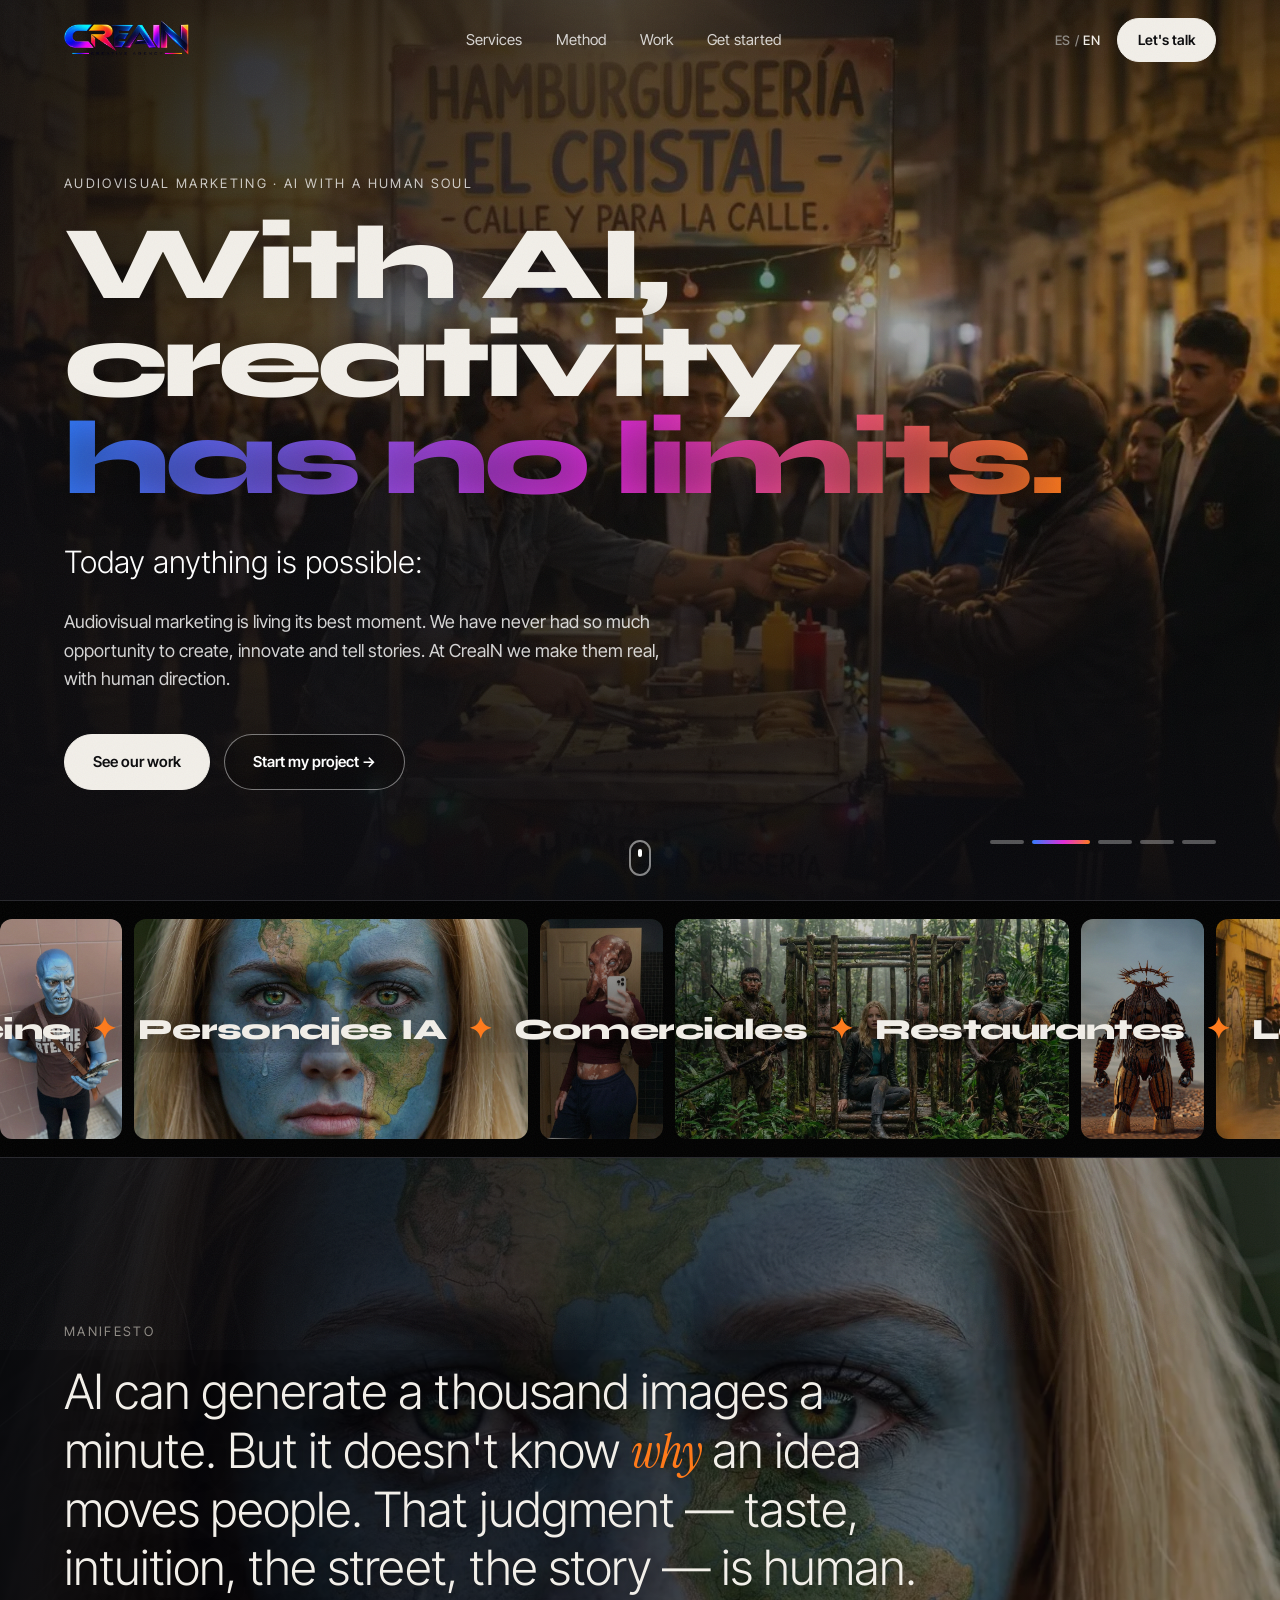
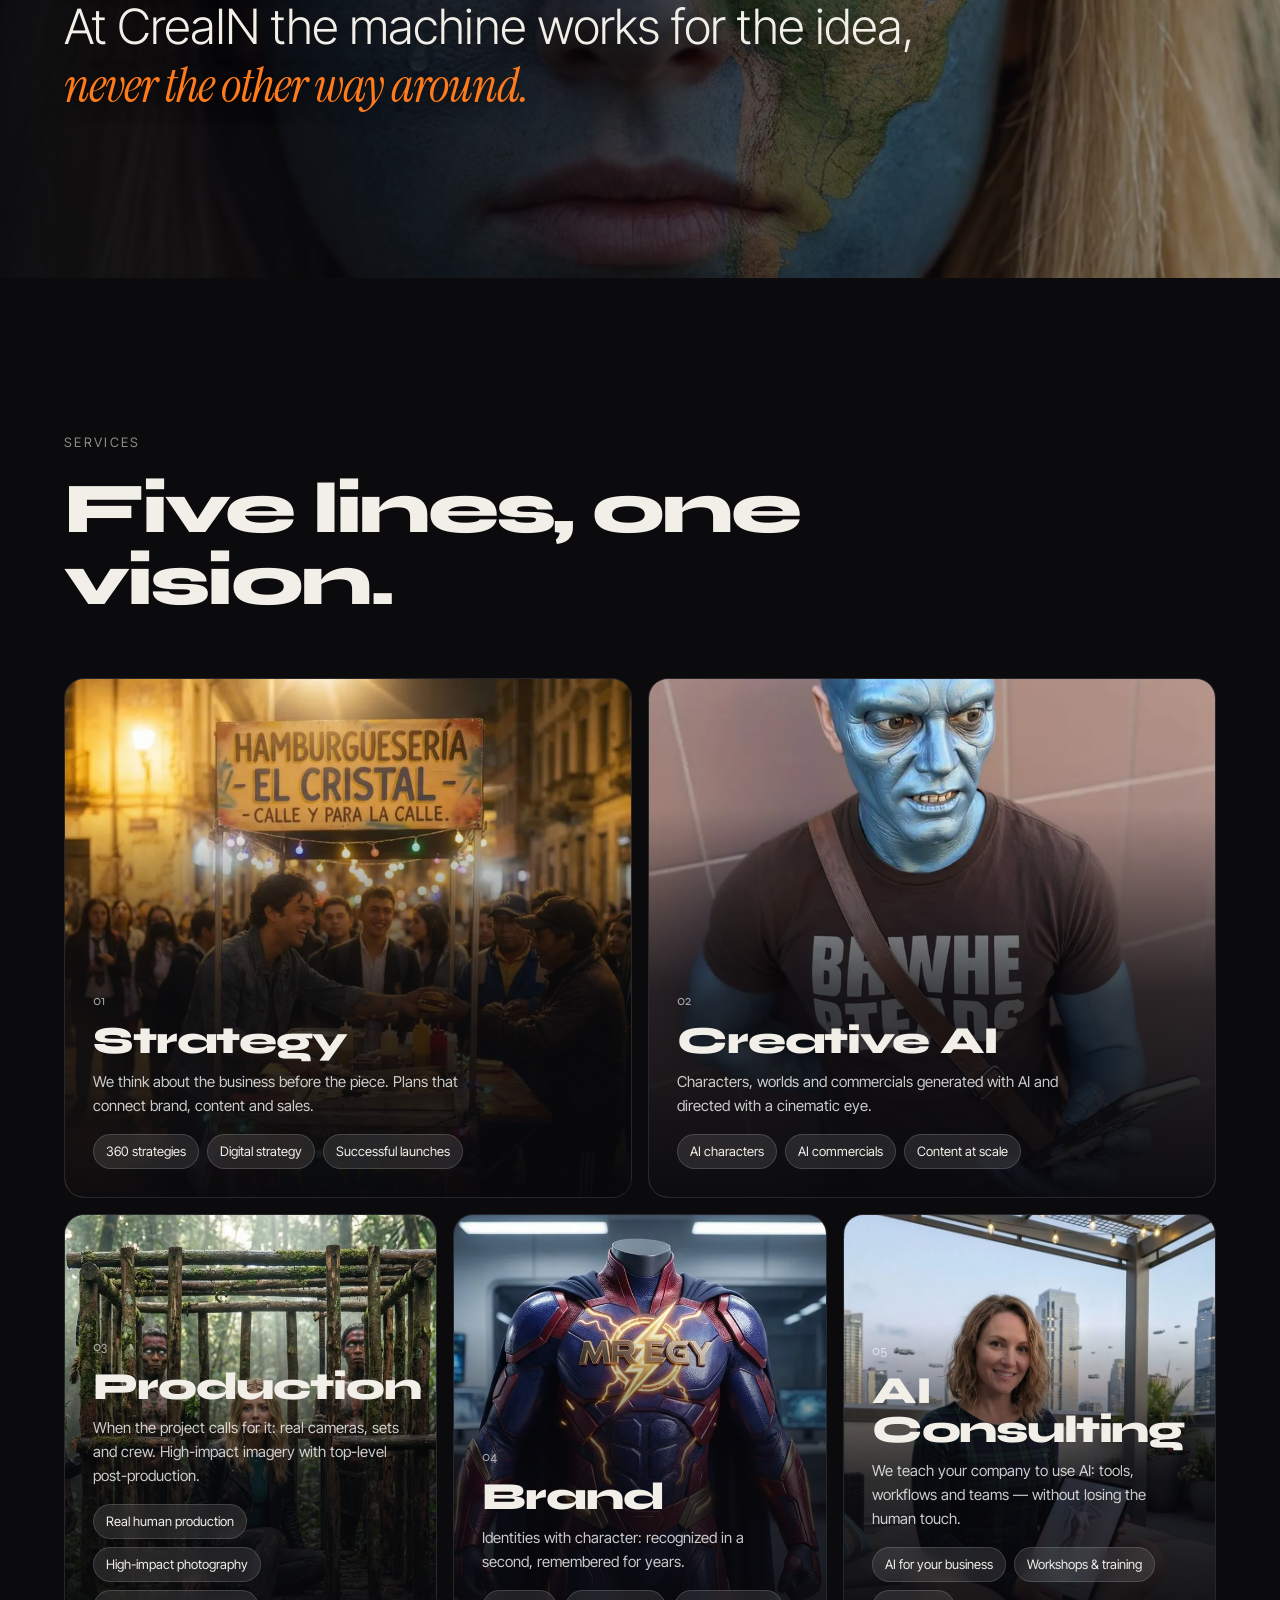
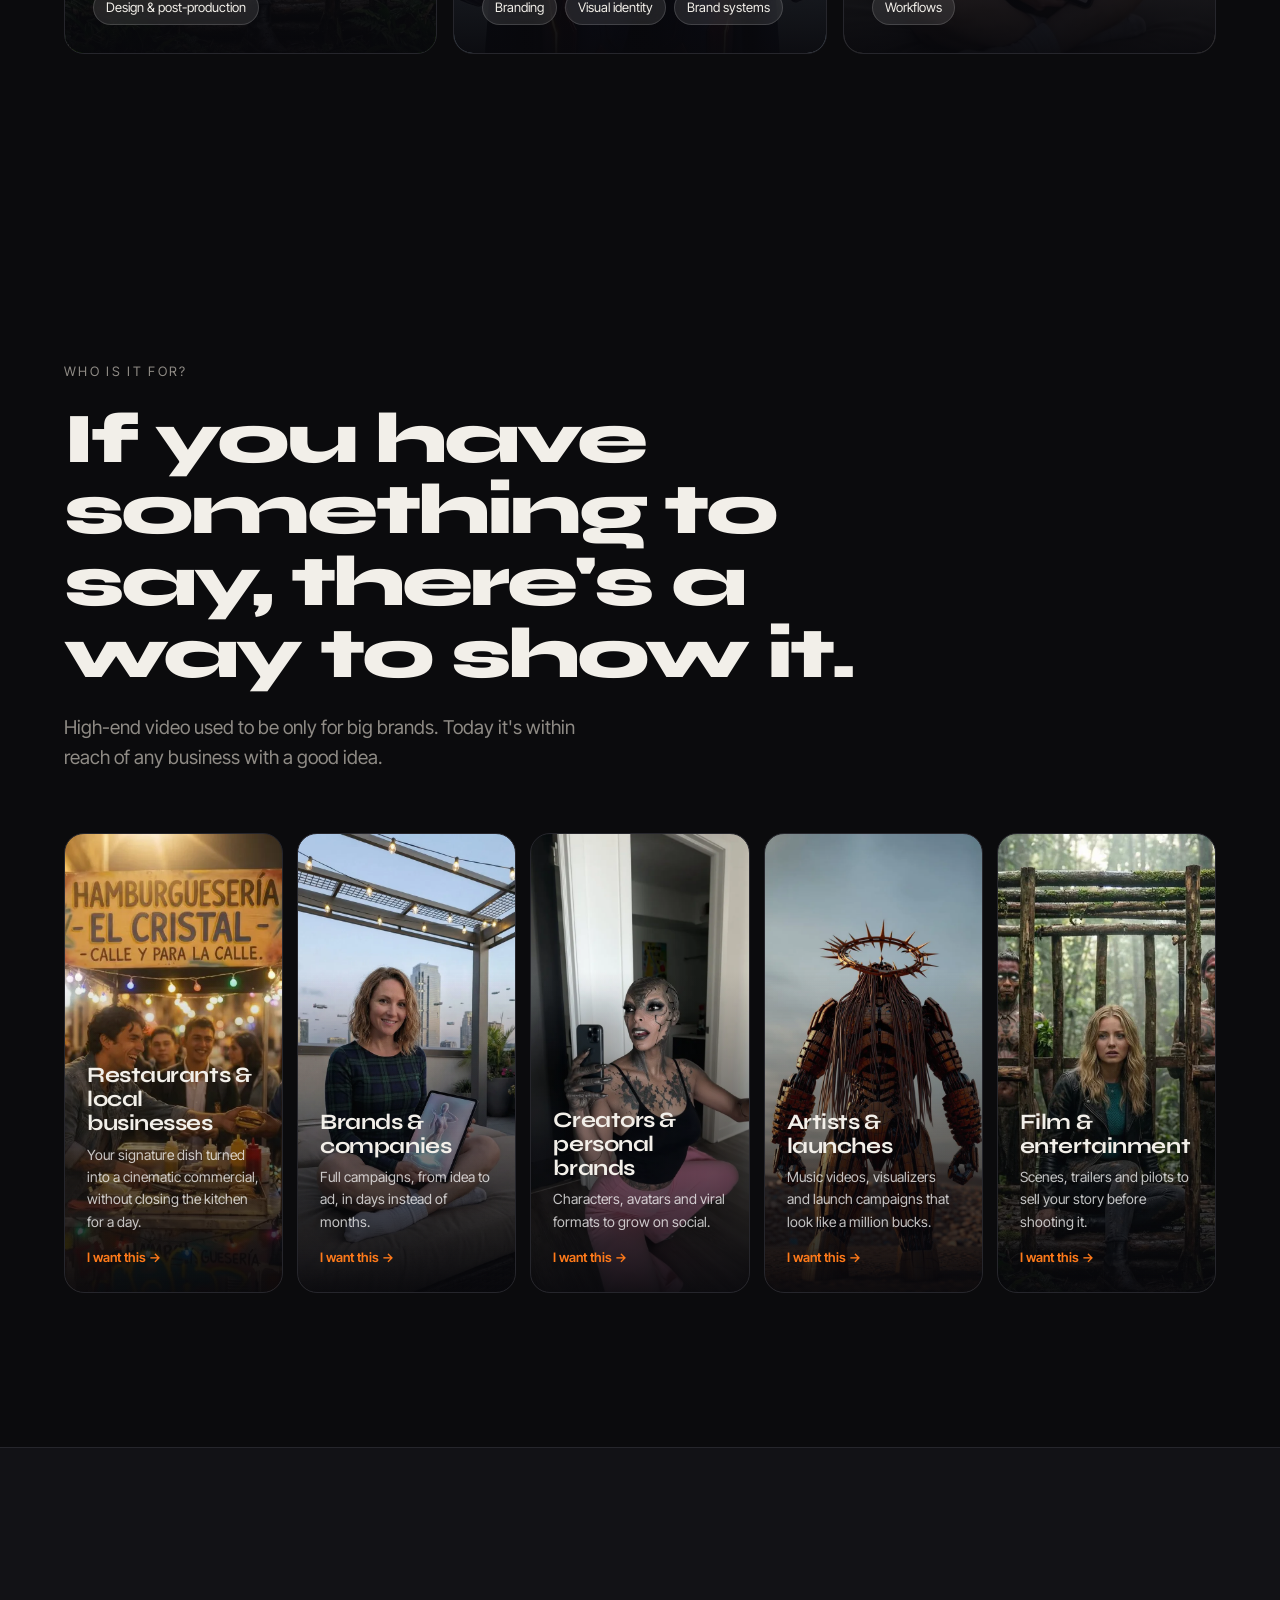
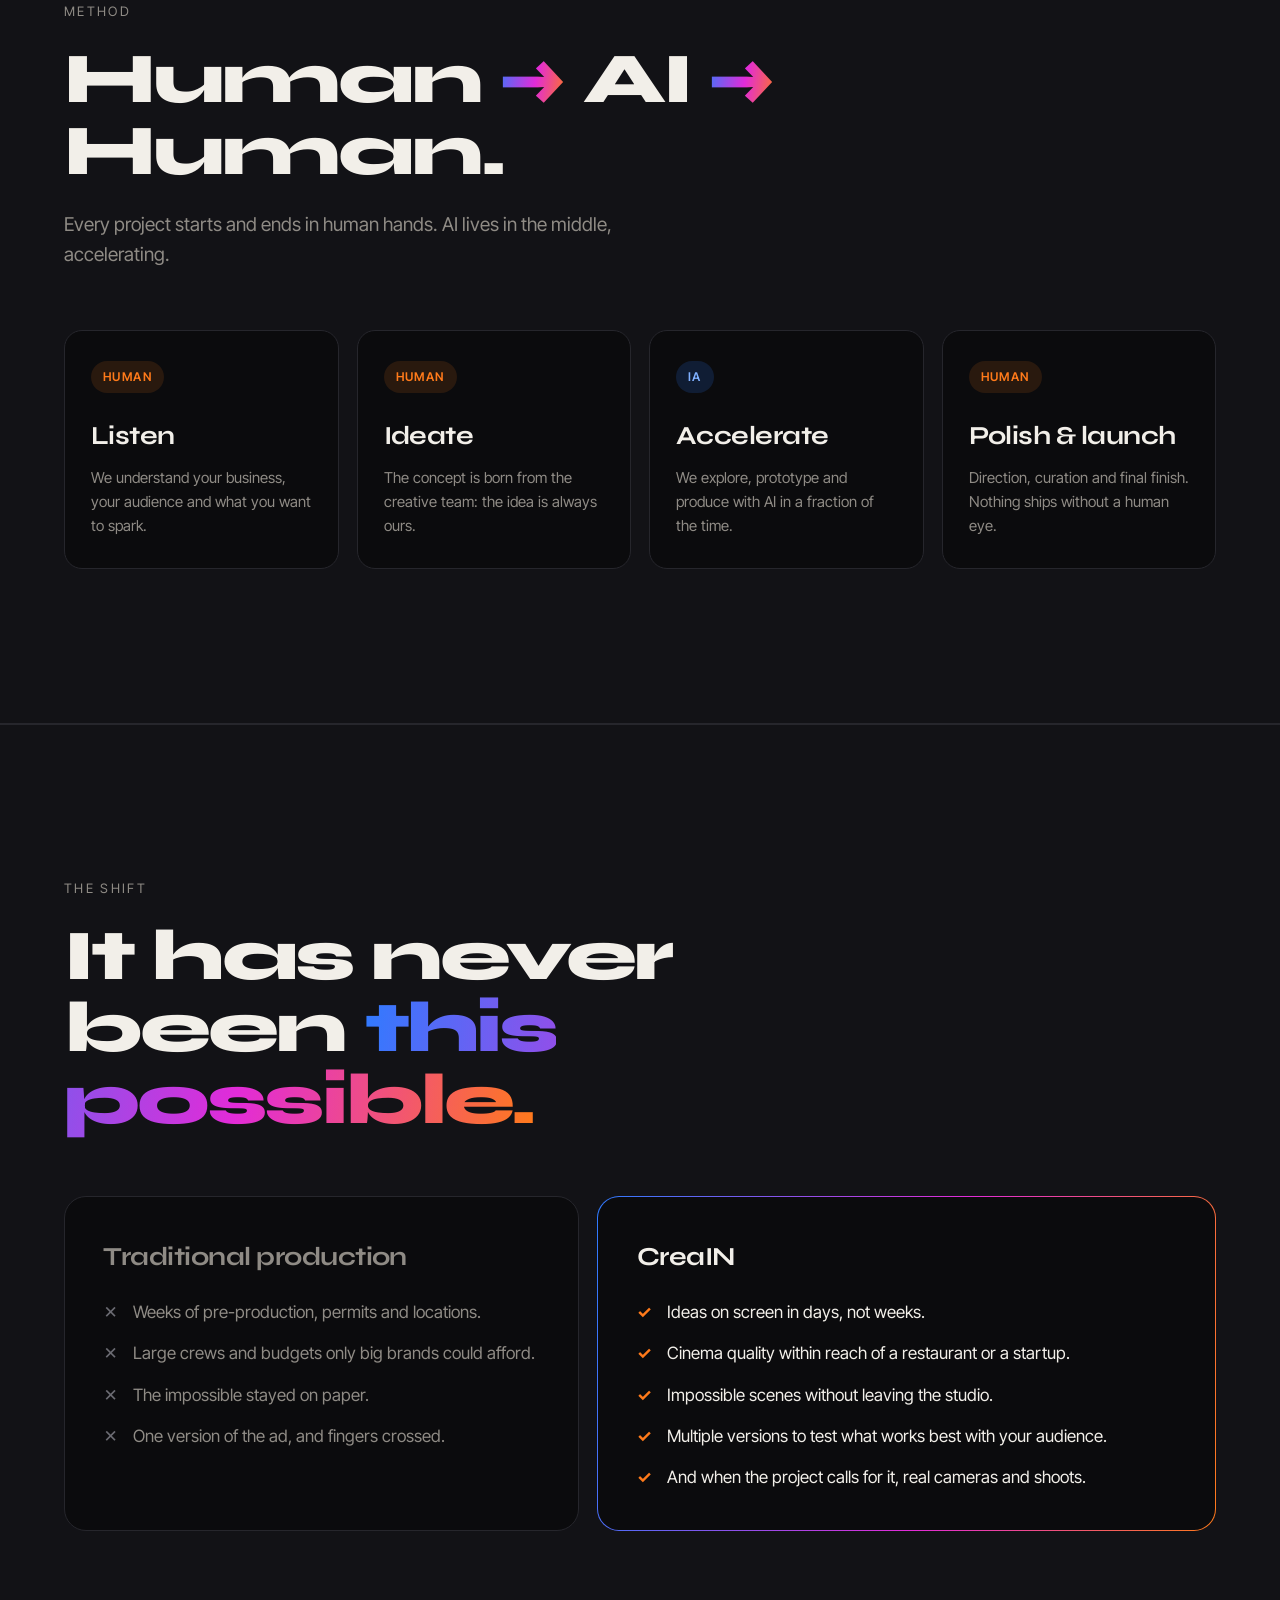
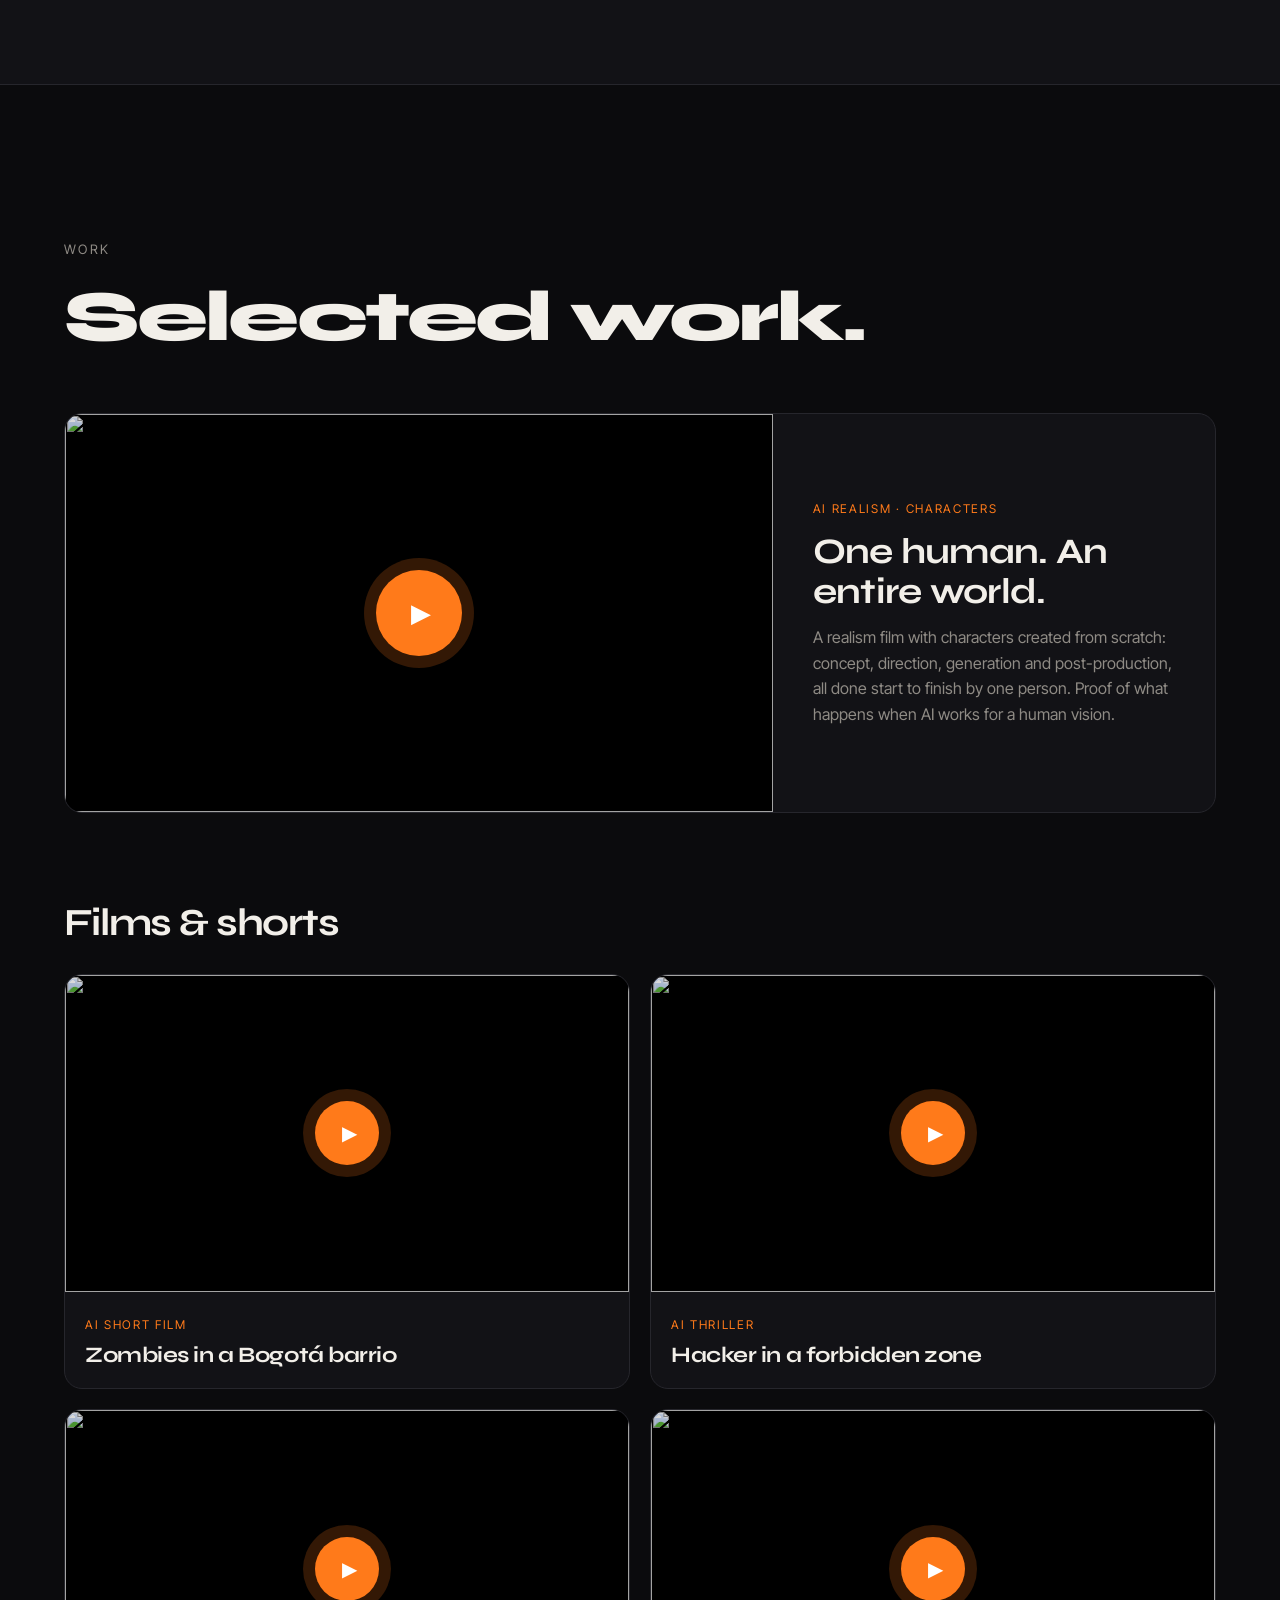
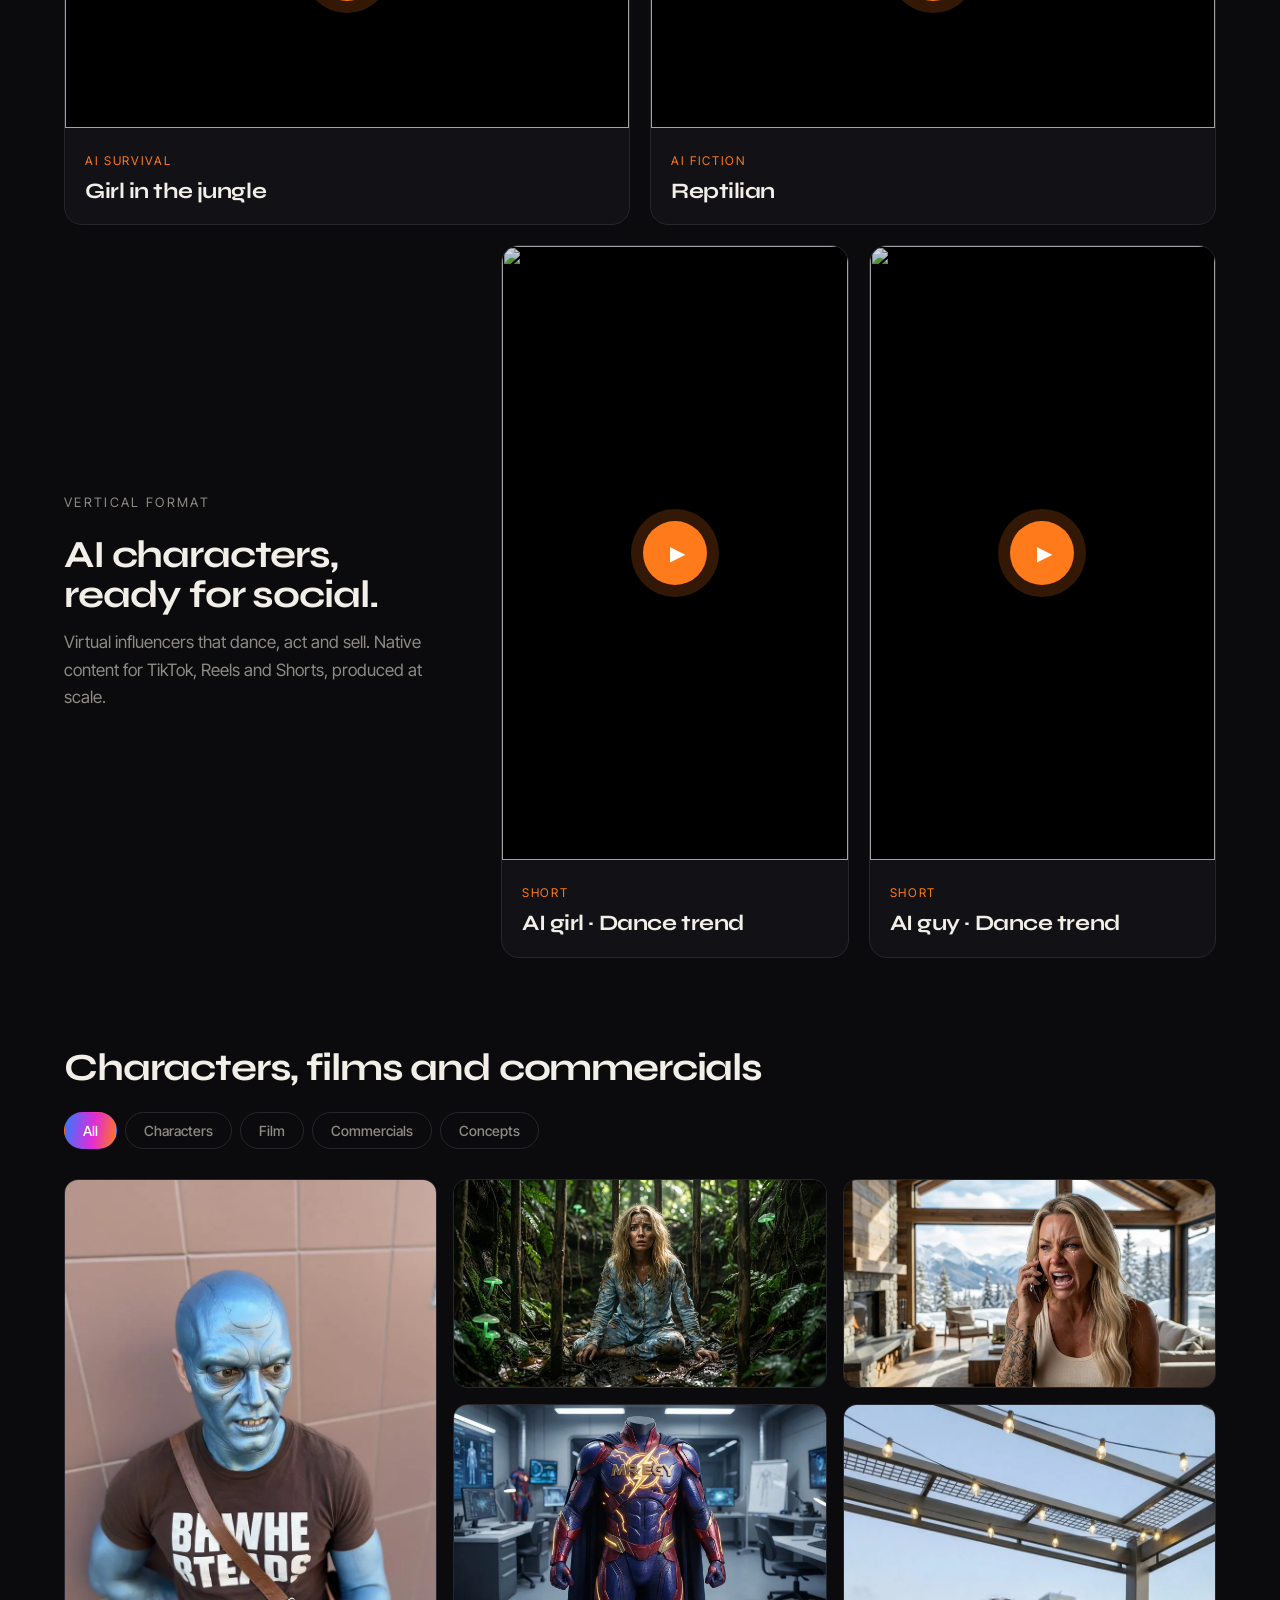
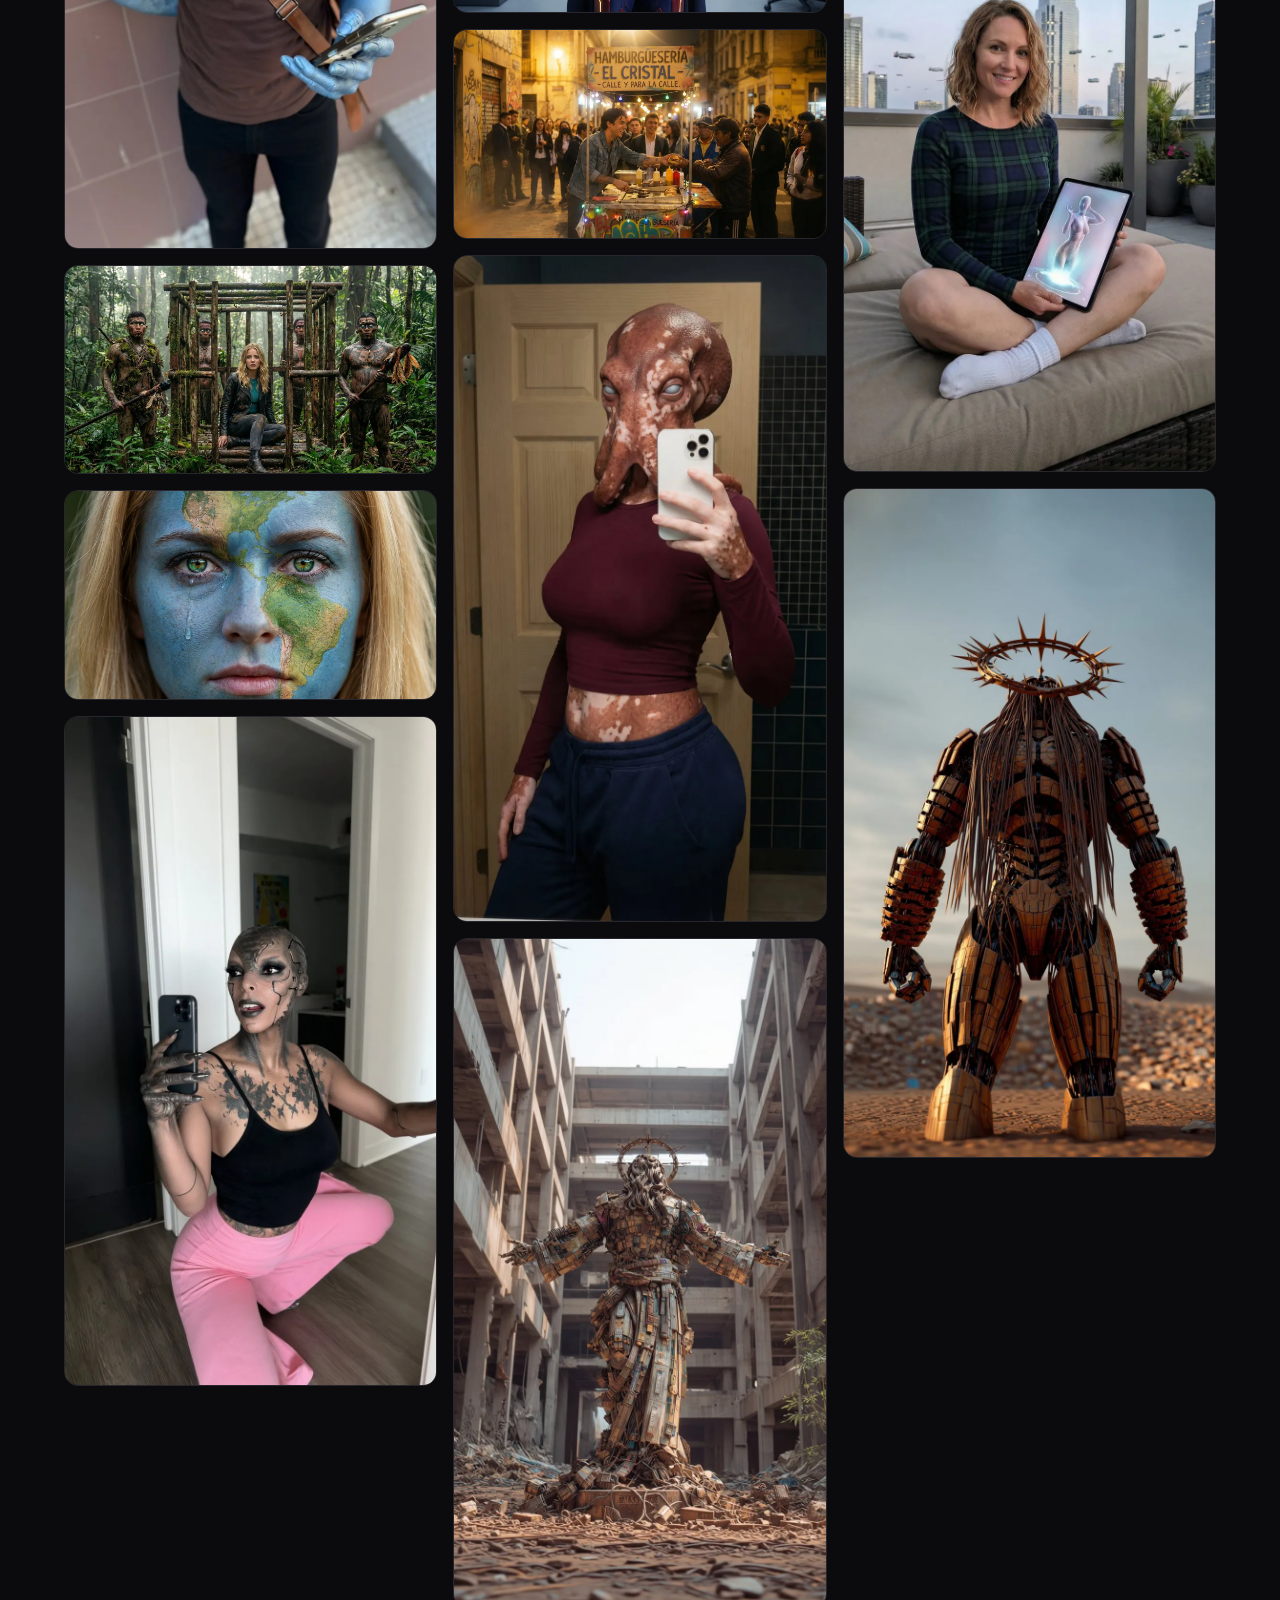
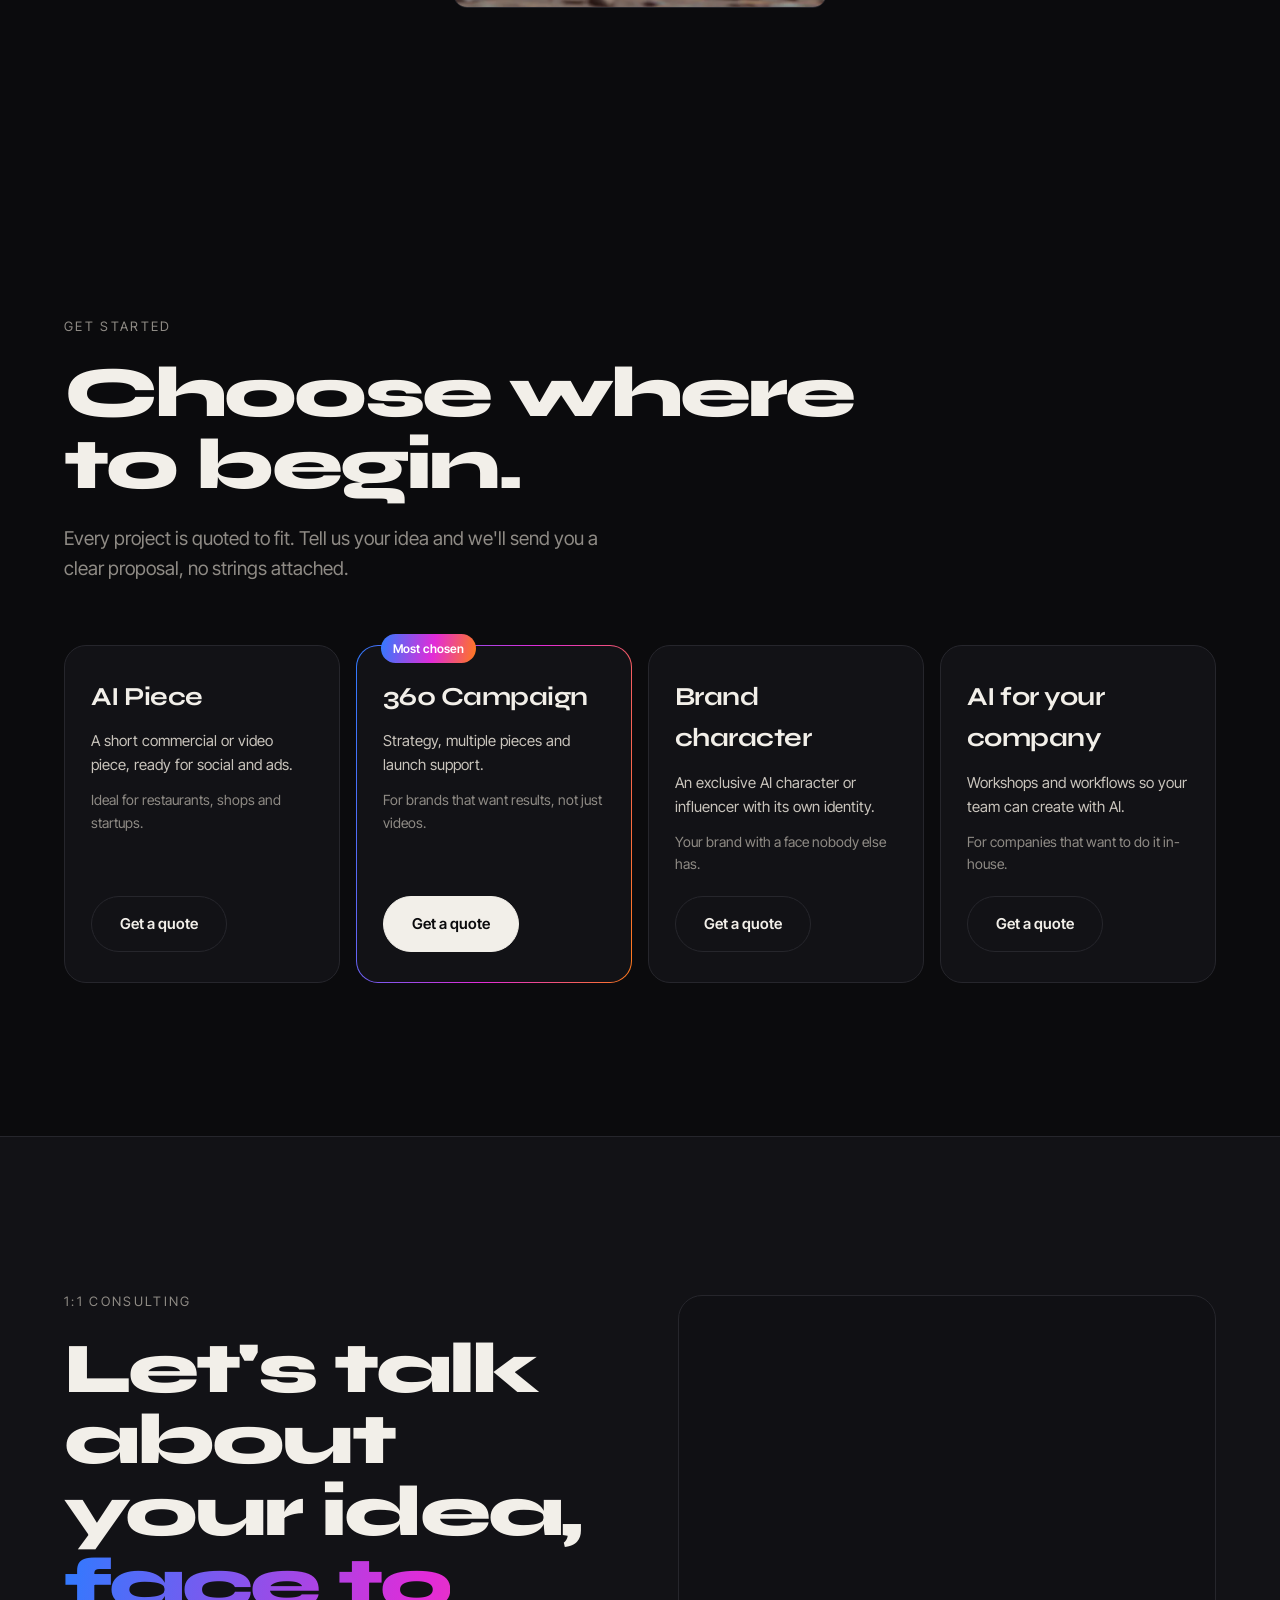
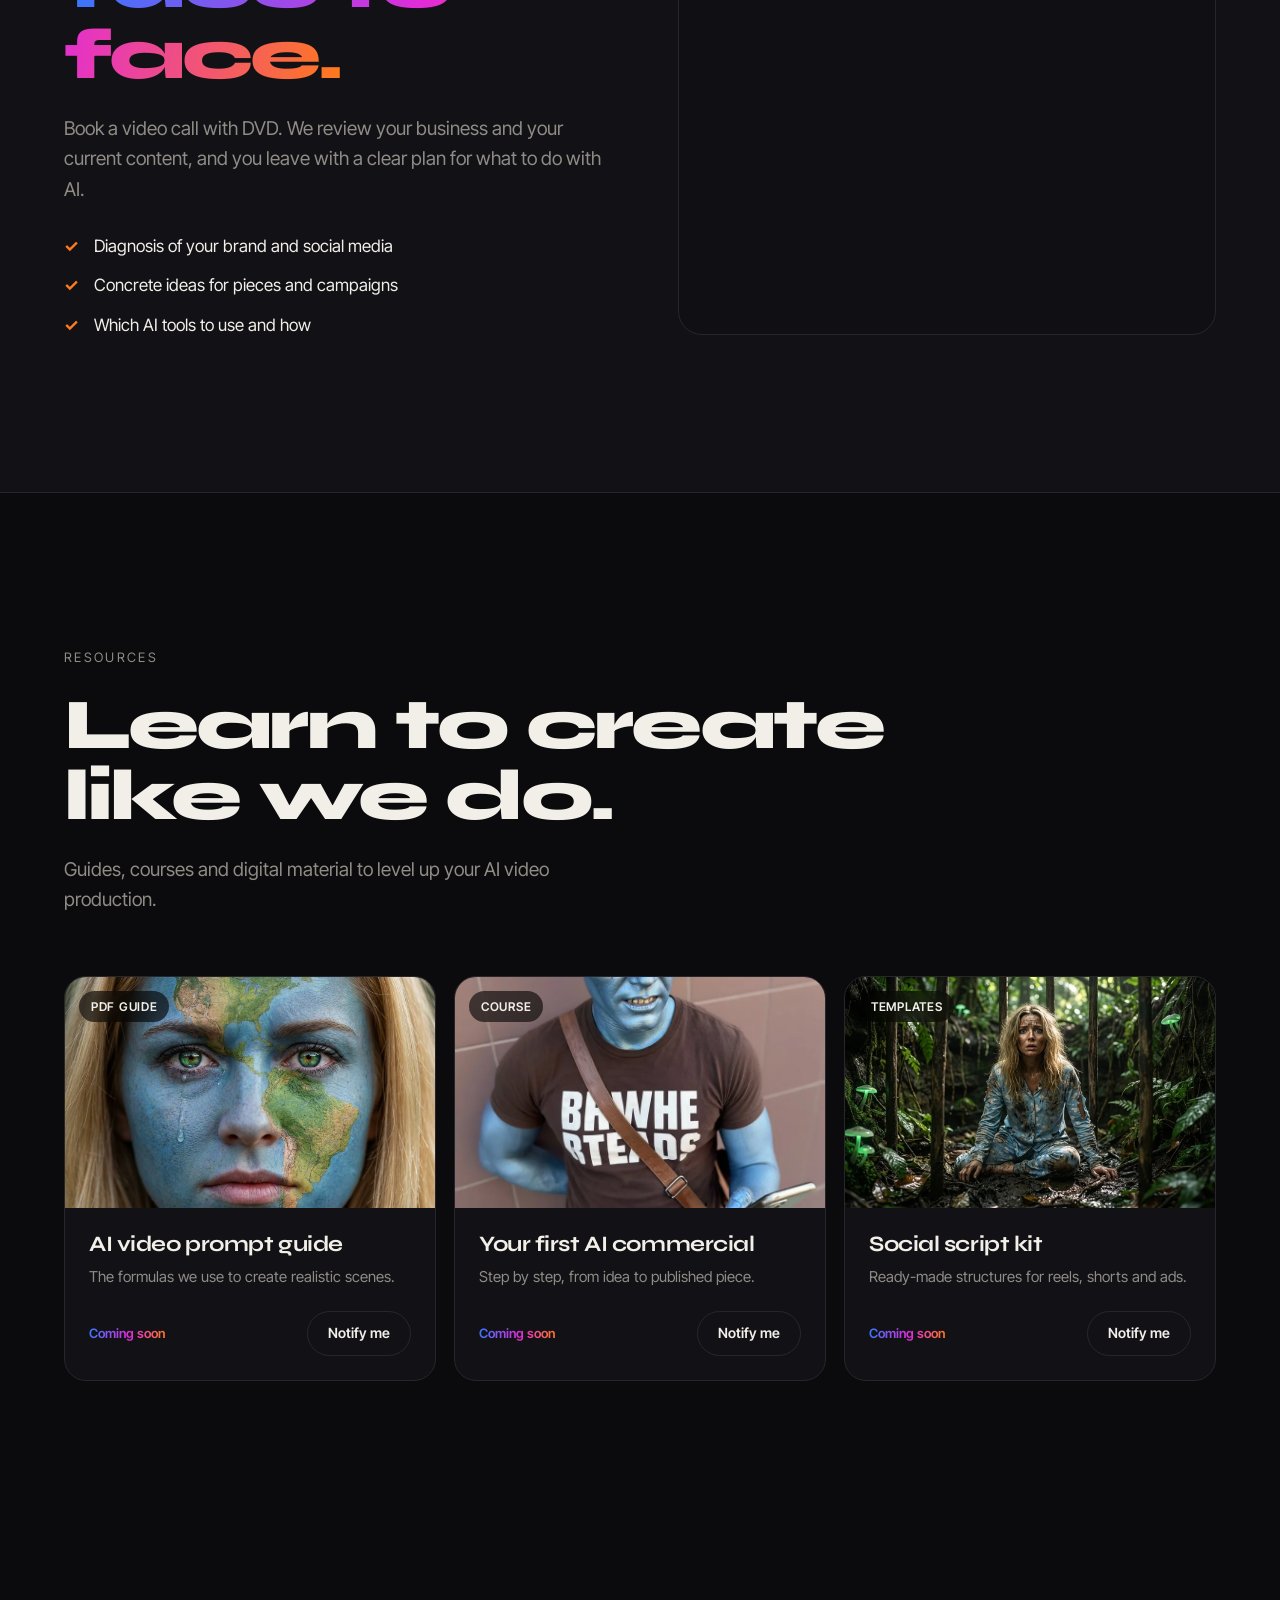
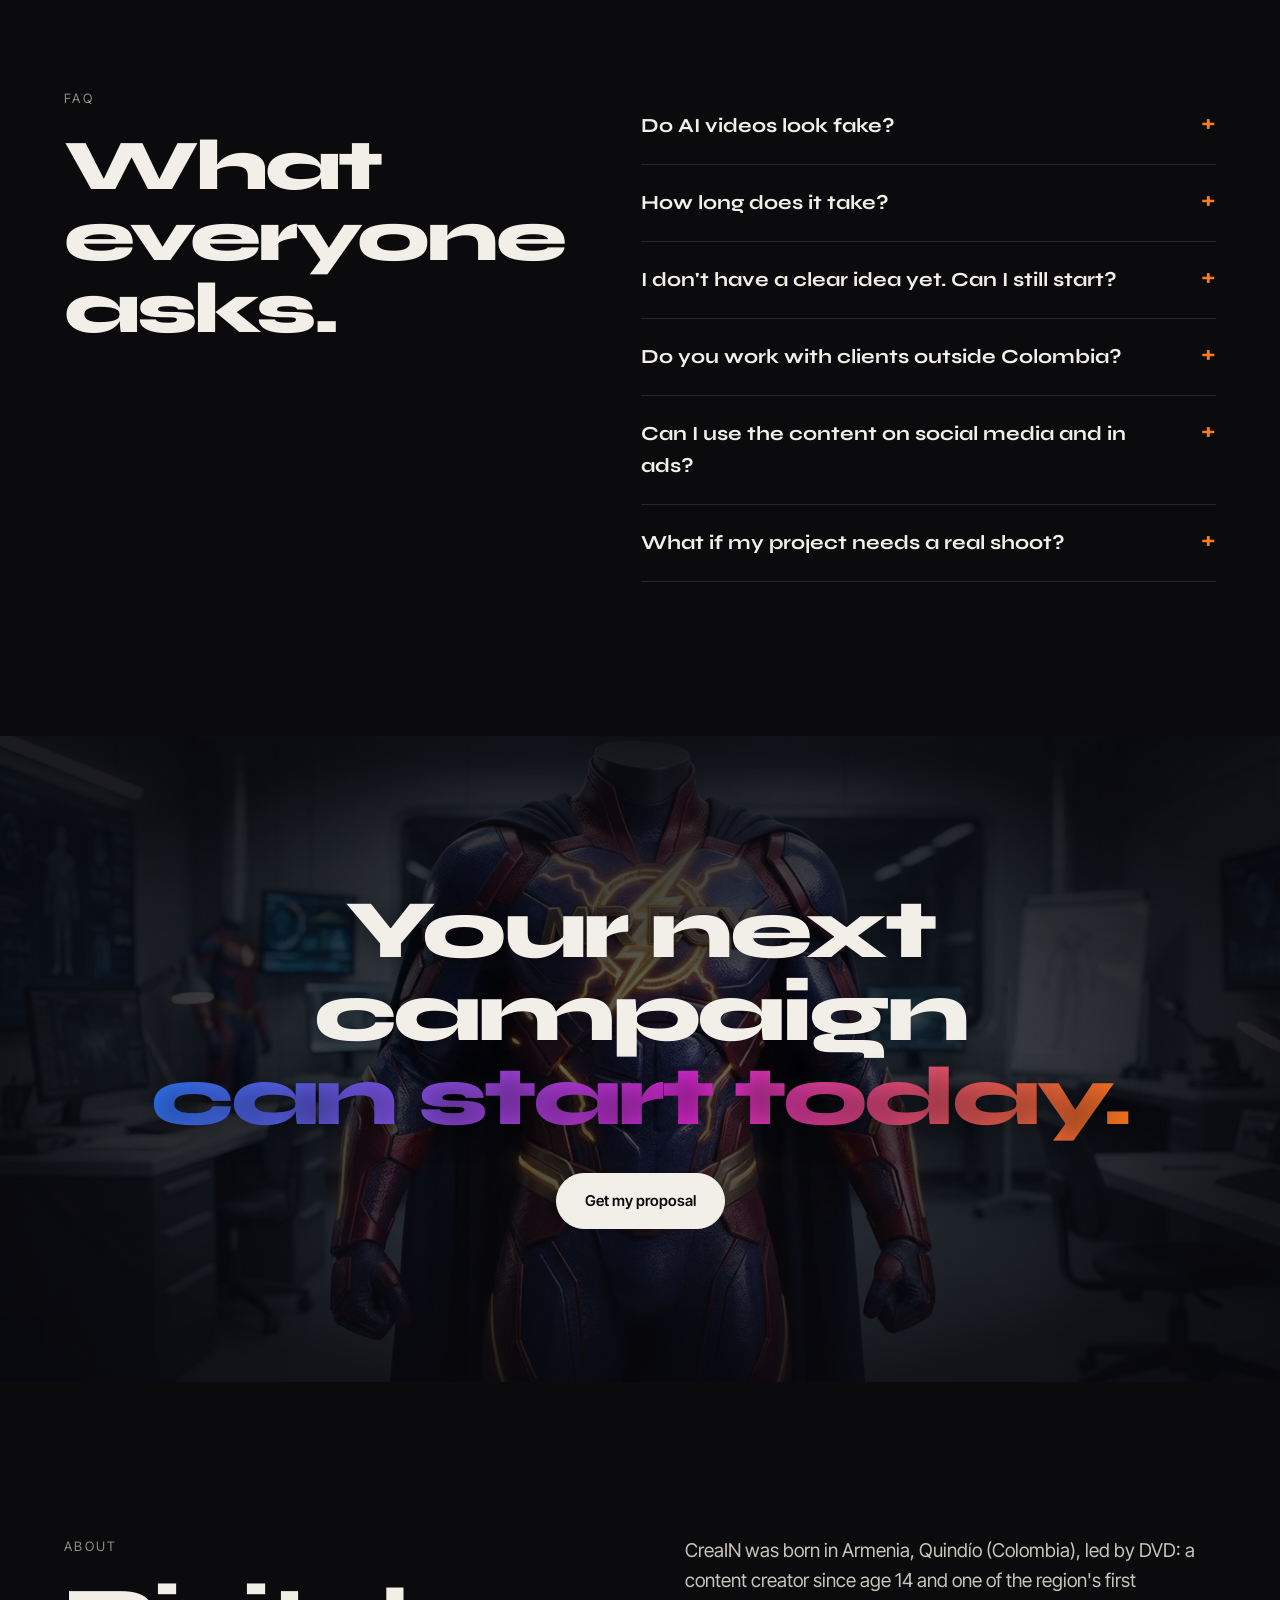
==== index.html @ 5936f42d "CreaIN website v2: hero con imágenes, secciones de conversión, Cal.com y recursos Co-Authored-By: Cl" ====
<!doctype html>
<html lang="es">
<head>
  <meta charset="utf-8">
  <meta name="viewport" content="width=device-width, initial-scale=1">
  <title>CreaIN — Agencia Creativa · Humanos + IA</title>
  <meta name="description" content="CreaIN es una agencia creativa que usa inteligencia artificial con base siempre humana. Estrategia 360, personajes y comerciales en IA, producción real, branding y lanzamientos.">
  <meta property="og:title" content="CreaIN — Creatividad humana, potenciada por IA">
  <meta property="og:description" content="Agencia creativa: estrategia, IA creativa, producción, branding y consultoría.">
  <link rel="preconnect" href="https://fonts.googleapis.com">
  <link rel="preconnect" href="https://fonts.gstatic.com" crossorigin>
  <link href="https://fonts.googleapis.com/css2?family=Instrument+Serif:ital@0;1&family=Syne:wght@500;700;800&family=Inter+Tight:wght@300;400;500;600&display=swap" rel="stylesheet">
  <link rel="stylesheet" href="styles.css">
  <link rel="icon" href="assets/favicon.png">
  <meta property="og:image" content="https://creain.netlify.app/assets/og.jpg">
</head>
<body>
  <div class="grain" aria-hidden="true"></div>
  <div class="cursor-glow" aria-hidden="true"></div>

  <header class="nav">
    <a href="#top" class="logo" aria-label="CreaIN"><img src="assets/logo-creain.webp" alt="CreaIN Creative Agency" width="150" height="47"></a>
    <nav class="nav-links">
      <a href="#servicios" data-i18n="nav.services">Servicios</a>
      <a href="#metodo" data-i18n="nav.method">Método</a>
      <a href="#portafolio" data-i18n="nav.work">Portafolio</a>
      <a href="#empezar" data-i18n="nav.start">Empezar</a>
          </nav>
    <div class="nav-right">
      <button class="lang" id="langToggle" aria-label="Cambiar idioma"><span class="on">ES</span> / <span>EN</span></button>
      <a href="#contacto" class="btn btn-small" data-i18n="nav.cta">Hablemos</a>
    </div>
  </header>

  <main id="top">
    <!-- HERO v2: imágenes de fondo -->
    <section class="hero2" aria-label="Inicio">
      <div class="slides" aria-hidden="true">
        <div class="slide on" style="--img:url(assets/work/escena-jaula.webp)"></div>
        <div class="slide" style="--img:url(assets/work/calle-hamburgueseria.webp)"></div>
        <div class="slide" style="--img:url(assets/work/traje-heroe.webp)"></div>
        <div class="slide" style="--img:url(assets/work/escena-selva.webp)"></div>
        <div class="slide" style="--img:url(assets/work/escena-llamada.webp)"></div>
      </div>
      <div class="hero2-shade" aria-hidden="true"></div>
      <div class="hero2-content">
        <p class="eyebrow reveal" data-i18n="h2.eyebrow">Marketing audiovisual · IA con alma humana</p>
        <h1 class="hero2-title reveal" data-i18n-html="h2.title">Con IA, la creatividad<br><span class="ai">no tiene límites.</span></h1>
        <p class="hero2-rot reveal"><span data-i18n="h2.pre">Hoy todo se puede lograr:</span> <span class="rot" id="rot">escenas de cine de alto nivel.</span></p>
        <p class="hero2-sub reveal" data-i18n="h2.sub">El marketing audiovisual vive su mejor momento. Nunca antes habíamos tenido tanta oportunidad de crear, innovar y contar historias. En CreaIN las hacemos realidad, con dirección humana.</p>
        <div class="hero-actions reveal">
          <a href="#portafolio" class="btn" data-i18n="hero.cta1">Ver trabajos</a>
          <a href="#contacto" class="btn btn-ghost btn-light" data-i18n="h2.cta2">Crear mi proyecto →</a>
        </div>
      </div>
      <div class="hero2-dots" id="dots" aria-hidden="true"><button class="on"></button><button></button><button></button><button></button><button></button></div>
      <div class="scroll-cue" aria-hidden="true"><span></span></div>
    </section>

    <!-- TIRA DE IMÁGENES -->
    <div class="photo-strip" aria-hidden="true">
      <div class="strip-track">
        <img src="assets/work/alien-azul.webp" alt="" loading="lazy">
        <img src="assets/work/rostro-tierra.webp" alt="" loading="lazy">
        <img src="assets/work/pulpo-selfie.webp" alt="" loading="lazy">
        <img src="assets/work/escena-jaula.webp" alt="" loading="lazy">
        <img src="assets/work/gigante-espinas.webp" alt="" loading="lazy">
        <img src="assets/work/calle-hamburgueseria.webp" alt="" loading="lazy">
        <img src="assets/work/reptiliana-selfie.webp" alt="" loading="lazy">
        <img src="assets/work/traje-heroe.webp" alt="" loading="lazy">
        <img src="assets/work/estatua-ruinas.webp" alt="" loading="lazy">
        <img src="assets/work/comercial-tablet.webp" alt="" loading="lazy">
        <img src="assets/work/escena-selva.webp" alt="" loading="lazy">
        <img src="assets/work/escena-llamada.webp" alt="" loading="lazy">
        <img src="assets/work/alien-azul.webp" alt="" loading="lazy">
        <img src="assets/work/rostro-tierra.webp" alt="" loading="lazy">
        <img src="assets/work/pulpo-selfie.webp" alt="" loading="lazy">
        <img src="assets/work/escena-jaula.webp" alt="" loading="lazy">
        <img src="assets/work/gigante-espinas.webp" alt="" loading="lazy">
        <img src="assets/work/calle-hamburgueseria.webp" alt="" loading="lazy">
        <img src="assets/work/reptiliana-selfie.webp" alt="" loading="lazy">
        <img src="assets/work/traje-heroe.webp" alt="" loading="lazy">
        <img src="assets/work/estatua-ruinas.webp" alt="" loading="lazy">
        <img src="assets/work/comercial-tablet.webp" alt="" loading="lazy">
        <img src="assets/work/escena-selva.webp" alt="" loading="lazy">
        <img src="assets/work/escena-llamada.webp" alt="" loading="lazy">
      </div>
      <div class="strip-words"><span>Escenas de cine</span><i>✦</i><span>Personajes IA</span><i>✦</i><span>Comerciales</span><i>✦</i><span>Restaurantes</span><i>✦</i><span>Lanzamientos</span></div>
    </div>

    <!-- MANIFIESTO -->
    <section class="manifesto manifesto-img" style="--img:url(assets/work/rostro-tierra.webp)">
      <p class="eyebrow reveal" data-i18n="man.eyebrow">Manifiesto</p>
      <p class="manifesto-text reveal" data-i18n-html="man.text">La IA puede generar mil imágenes por minuto. Pero no sabe <em>por qué</em> una idea emociona. Ese criterio — el gusto, la intuición, la calle, la historia — es humano. En CreaIN la máquina trabaja para la idea, <em>nunca al revés.</em></p>
    </section>

    <!-- SERVICIOS -->
    <section class="services" id="servicios">
      <div class="section-head reveal">
        <p class="eyebrow" data-i18n="srv.eyebrow">Servicios</p>
        <h2 data-i18n="srv.title">Cinco líneas, una sola visión.</h2>
      </div>
      <div class="svc-grid">
        <article class="svc reveal svc-wide" style="--img:url(assets/work/calle-hamburgueseria.webp)">
          <div class="svc-bg"></div>
          <div class="svc-body"><span class="num">01</span><h3 data-i18n="srv.s1.t">Estrategia</h3><p data-i18n="srv.s1.d">Pensamos el negocio antes que la pieza. Planes que conectan marca, contenido y ventas.</p><ul><li data-i18n="srv.s1.a">Estrategias 360</li><li data-i18n="srv.s1.b">Estrategia digital</li><li data-i18n="srv.s1.c">Lanzamientos exitosos</li></ul></div>
        </article>
        <article class="svc reveal svc-wide" style="--img:url(assets/work/alien-azul.webp)">
          <div class="svc-bg"></div>
          <div class="svc-body"><span class="num">02</span><h3 data-i18n="srv.s2.t">IA Creativa</h3><p data-i18n="srv.s2.d">Personajes, mundos y comerciales generados con IA y dirigidos con criterio cinematográfico.</p><ul><li data-i18n="srv.s2.a">Personajes en IA</li><li data-i18n="srv.s2.b">Comerciales en IA</li><li data-i18n="srv.s2.c">Contenido a escala</li></ul></div>
        </article>
        <article class="svc reveal" style="--img:url(assets/work/escena-jaula.webp)">
          <div class="svc-bg"></div>
          <div class="svc-body"><span class="num">03</span><h3 data-i18n="srv.s3.t">Producción</h3><p data-i18n="srv.s3.d">Cuando el proyecto lo pide, cámara, set y equipo real. Imagen de alto impacto con postproducción de nivel.</p><ul><li data-i18n="srv.s3.a">Producción humana real</li><li data-i18n="srv.s3.b">Fotografía de alto impacto</li><li data-i18n="srv.s3.c">Diseño y postproducción</li></ul></div>
        </article>
        <article class="svc reveal" style="--img:url(assets/work/traje-heroe.webp)">
          <div class="svc-bg"></div>
          <div class="svc-body"><span class="num">04</span><h3 data-i18n="srv.s4.t">Marca</h3><p data-i18n="srv.s4.d">Identidades con carácter: que se reconozcan en un segundo y se recuerden por años.</p><ul><li data-i18n="srv.s4.a">Branding</li><li data-i18n="srv.s4.b">Identidad visual</li><li data-i18n="srv.s4.c">Sistemas de marca</li></ul></div>
        </article>
        <article class="svc reveal" style="--img:url(assets/work/comercial-tablet.webp)">
          <div class="svc-bg"></div>
          <div class="svc-body"><span class="num">05</span><h3 data-i18n="srv.s5.t">Consultoría IA</h3><p data-i18n="srv.s5.d">Te enseñamos a usar la IA en tu empresa: herramientas, flujos y equipo, sin perder lo humano.</p><ul><li data-i18n="srv.s5.a">IA para tu empresa</li><li data-i18n="srv.s5.b">Talleres y formación</li><li data-i18n="srv.s5.c">Flujos de trabajo</li></ul></div>
        </article>
      </div>
    </section>

    <!-- PARA QUIÉN -->
    <section class="uses" id="para-quien">
      <div class="section-head reveal">
        <p class="eyebrow" data-i18n="use.eyebrow">¿Para quién?</p>
        <h2 data-i18n="use.title">Si tienes algo que contar, hay una forma de mostrarlo.</h2>
        <p class="lead" data-i18n="use.lead">Antes, el video de alto nivel era solo para las grandes marcas. Hoy está al alcance de cualquier negocio con una buena idea.</p>
      </div>
      <div class="use-row">
        <a class="use reveal" href="#contacto" style="--img:url(assets/work/calle-hamburgueseria.webp)"><div class="use-txt"><h3 data-i18n="use.u1.t">Restaurantes y negocios locales</h3><p data-i18n="use.u1.d">Tu plato estrella convertido en comercial de cine, sin cerrar la cocina ni un día.</p><span class="use-go" data-i18n="use.go">Quiero esto →</span></div></a>
        <a class="use reveal" href="#contacto" style="--img:url(assets/work/comercial-tablet.webp)"><div class="use-txt"><h3 data-i18n="use.u2.t">Marcas y empresas</h3><p data-i18n="use.u2.d">Campañas completas, de la idea al anuncio, en días y no en meses.</p><span class="use-go" data-i18n="use.go">Quiero esto →</span></div></a>
        <a class="use reveal" href="#contacto" style="--img:url(assets/work/reptiliana-selfie.webp)"><div class="use-txt"><h3 data-i18n="use.u3.t">Creadores y marcas personales</h3><p data-i18n="use.u3.d">Personajes, avatares y formatos virales para crecer en redes.</p><span class="use-go" data-i18n="use.go">Quiero esto →</span></div></a>
        <a class="use reveal" href="#contacto" style="--img:url(assets/work/gigante-espinas.webp)"><div class="use-txt"><h3 data-i18n="use.u4.t">Artistas y lanzamientos</h3><p data-i18n="use.u4.d">Videoclips, visualizers y campañas de lanzamiento que se ven millonarias.</p><span class="use-go" data-i18n="use.go">Quiero esto →</span></div></a>
        <a class="use reveal" href="#contacto" style="--img:url(assets/work/escena-jaula.webp)"><div class="use-txt"><h3 data-i18n="use.u5.t">Cine y entretenimiento</h3><p data-i18n="use.u5.d">Escenas, tráilers y pilotos para vender tu historia antes de rodarla.</p><span class="use-go" data-i18n="use.go">Quiero esto →</span></div></a>
      </div>
    </section>

    <!-- METODO -->
    <section class="method" id="metodo">
      <div class="section-head reveal">
        <p class="eyebrow" data-i18n="met.eyebrow">Método</p>
        <h2 data-i18n-html="met.title">Humano <span class="ai">→</span> IA <span class="ai">→</span> Humano.</h2>
        <p class="lead" data-i18n="met.lead">Cada proyecto empieza y termina en manos de personas. La IA vive en el medio, acelerando.</p>
      </div>
      <div class="steps">
        <div class="step reveal"><span class="tag tag-h" data-i18n="met.h">Humano</span><h4 data-i18n="met.1.t">Escuchar</h4><p data-i18n="met.1.d">Entendemos tu negocio, tu público y lo que quieres provocar.</p></div>
        <div class="step reveal"><span class="tag tag-h" data-i18n="met.h">Humano</span><h4 data-i18n="met.2.t">Idear</h4><p data-i18n="met.2.d">El concepto nace del equipo creativo: la idea siempre es nuestra.</p></div>
        <div class="step reveal"><span class="tag tag-a">IA</span><h4 data-i18n="met.3.t">Acelerar</h4><p data-i18n="met.3.d">Exploramos, prototipamos y producimos con IA en una fracción del tiempo.</p></div>
        <div class="step reveal"><span class="tag tag-h" data-i18n="met.h">Humano</span><h4 data-i18n="met.4.t">Pulir y lanzar</h4><p data-i18n="met.4.d">Dirección, curaduría y acabado final. Nada sale sin ojo humano.</p></div>
      </div>
    </section>

    <!-- ANTES VS AHORA -->
    <section class="versus">
      <div class="section-head reveal">
        <p class="eyebrow" data-i18n="vs.eyebrow">El cambio</p>
        <h2 data-i18n-html="vs.title">Nunca había sido <span class="ai">tan posible.</span></h2>
      </div>
      <div class="vs-grid">
        <div class="vs-col vs-old reveal">
          <h3 data-i18n="vs.old">Producción tradicional</h3>
          <ul>
            <li data-i18n="vs.o1">Semanas de preproducción, permisos y locaciones.</li>
            <li data-i18n="vs.o2">Equipos grandes y presupuestos que solo tenían las grandes marcas.</li>
            <li data-i18n="vs.o3">Lo imposible se quedaba en el papel.</li>
            <li data-i18n="vs.o4">Una sola versión del anuncio, y a cruzar los dedos.</li>
          </ul>
        </div>
        <div class="vs-col vs-new reveal">
          <h3>CreaIN</h3>
          <ul>
            <li data-i18n="vs.n1">Ideas que pasan a pantalla en días, no en semanas.</li>
            <li data-i18n="vs.n2">Calidad de cine al alcance de un restaurante o un emprendimiento.</li>
            <li data-i18n="vs.n3">Escenas imposibles sin salir del estudio.</li>
            <li data-i18n="vs.n4">Varias versiones para probar qué funciona mejor con tu público.</li>
            <li data-i18n="vs.n5">Y cuando el proyecto lo pide, cámara y rodaje real.</li>
          </ul>
        </div>
      </div>
    </section>

    <!-- PORTAFOLIO -->
    <section class="work" id="portafolio">
      <div class="section-head reveal">
        <p class="eyebrow" data-i18n="work.eyebrow">Portafolio</p>
        <h2 data-i18n="work.title">Trabajo seleccionado.</h2>
      </div>
      <div class="work-grid">
        <div class="case case-feature reveal">
          <button class="video" data-yt="v1y2oTh83Jg" aria-label="Reproducir video">
            <img src="https://i.ytimg.com/vi/v1y2oTh83Jg/hqdefault.jpg" alt="" loading="lazy">
            <span class="play" aria-hidden="true">▶</span>
          </button>
          <div class="case-info case-info-static">
            <span class="case-cat" data-i18n="work.c1.cat">Realismo IA · Personajes</span>
            <h3 data-i18n="work.c1.t">Un solo humano. Un mundo entero.</h3>
            <p data-i18n="work.c1.d">Video de realismo con personajes creados desde cero: concepto, dirección, generación y postproducción hechos de principio a fin por una sola persona. La prueba de lo que pasa cuando la IA trabaja para una visión humana.</p>
          </div>
        </div>
      </div>

      <div class="gallery-head reveal"><h3 class="sub-title" data-i18n="vid.title">Películas y cortos</h3></div>
      <div class="reel">
        <div class="vcard reveal">
          <button class="video" data-yt="yts3euFesLk" aria-label="Reproducir: Zombies en Comuna Bogotana"><img src="https://i.ytimg.com/vi/yts3euFesLk/hqdefault.jpg" alt="" loading="lazy"><span class="play" aria-hidden="true">▶</span></button>
          <div class="vmeta"><span class="case-cat" data-i18n="vid.v1.c">Cortometraje IA</span><h4 data-i18n="vid.v1.t">Zombies en Comuna Bogotana</h4></div>
        </div>
        <div class="vcard reveal">
          <button class="video" data-yt="jkJLLsj315g" aria-label="Reproducir: Hacker en zona prohibida"><img src="https://i.ytimg.com/vi/jkJLLsj315g/hqdefault.jpg" alt="" loading="lazy"><span class="play" aria-hidden="true">▶</span></button>
          <div class="vmeta"><span class="case-cat" data-i18n="vid.v2.c">Thriller IA</span><h4 data-i18n="vid.v2.t">Hacker en zona prohibida</h4></div>
        </div>
        <div class="vcard reveal">
          <button class="video" data-yt="wu2W7xez8V4" aria-label="Reproducir: Chica en la Selva"><img src="https://i.ytimg.com/vi/wu2W7xez8V4/hqdefault.jpg" alt="" loading="lazy"><span class="play" aria-hidden="true">▶</span></button>
          <div class="vmeta"><span class="case-cat" data-i18n="vid.v3.c">Supervivencia IA</span><h4 data-i18n="vid.v3.t">Chica en la Selva</h4></div>
        </div>
        <div class="vcard reveal">
          <button class="video" data-yt="gOUZVIP1jkA" aria-label="Reproducir: Reptiliana"><img src="https://i.ytimg.com/vi/gOUZVIP1jkA/hqdefault.jpg" alt="" loading="lazy"><span class="play" aria-hidden="true">▶</span></button>
          <div class="vmeta"><span class="case-cat" data-i18n="vid.v4.c">Ficción IA</span><h4 data-i18n="vid.v4.t">Reptiliana</h4></div>
        </div>
      </div>

      <div class="social reveal">
        <div class="social-text">
          <p class="eyebrow" data-i18n="vid.s.eyebrow">Formato vertical</p>
          <h3 class="sub-title" data-i18n="vid.s.title">Personajes IA listos para redes.</h3>
          <p class="muted" data-i18n="vid.s.d">Influencers virtuales que bailan, actúan y venden. Contenido nativo para TikTok, Reels y Shorts, producido a escala.</p>
        </div>
        <div class="vcard vcard-v reveal">
          <button class="video" data-yt="rXF_GLmzwSo" aria-label="Reproducir: Chica I.A · Dance Trend"><img src="https://i.ytimg.com/vi/rXF_GLmzwSo/hqdefault.jpg" alt="" loading="lazy"><span class="play" aria-hidden="true">▶</span></button>
          <div class="vmeta"><span class="case-cat" data-i18n="vid.v5.c">Short</span><h4 data-i18n="vid.v5.t">Chica I.A · Dance Trend</h4></div>
        </div>
        <div class="vcard vcard-v reveal">
          <button class="video" data-yt="ublWby9jg84" aria-label="Reproducir: Chico I.A · Dance Trend"><img src="https://i.ytimg.com/vi/ublWby9jg84/hqdefault.jpg" alt="" loading="lazy"><span class="play" aria-hidden="true">▶</span></button>
          <div class="vmeta"><span class="case-cat" data-i18n="vid.v6.c">Short</span><h4 data-i18n="vid.v6.t">Chico I.A · Dance Trend</h4></div>
        </div>
      </div>

      <div class="gallery-head reveal">
        <h3 class="sub-title" data-i18n="gal.title">Personajes, películas y comerciales</h3>
        <div class="filters" role="tablist">
          <button class="filter on" data-f="all" data-i18n="gal.f.all">Todo</button>
          <button class="filter" data-f="per" data-i18n="gal.f.per">Personajes</button>
          <button class="filter" data-f="cine" data-i18n="gal.f.cine">Cine</button>
          <button class="filter" data-f="com" data-i18n="gal.f.com">Comerciales</button>
          <button class="filter" data-f="con" data-i18n="gal.f.con">Conceptos</button>
        </div>
      </div>
      <div class="gallery">
        <figure class="shot reveal" data-c="per"><img src="assets/work/alien-azul.webp" alt="Personaje IA creado por CreaIN" loading="lazy"><figcaption>Personaje IA</figcaption></figure>
        <figure class="shot reveal" data-c="cine"><img src="assets/work/escena-jaula.webp" alt="Escena de película creado por CreaIN" loading="lazy"><figcaption>Escena de película</figcaption></figure>
        <figure class="shot reveal" data-c="con"><img src="assets/work/rostro-tierra.webp" alt="Concepto creado por CreaIN" loading="lazy"><figcaption>Concepto</figcaption></figure>
        <figure class="shot reveal" data-c="per"><img src="assets/work/reptiliana-selfie.webp" alt="Personaje IA creado por CreaIN" loading="lazy"><figcaption>Personaje IA</figcaption></figure>
        <figure class="shot reveal" data-c="cine"><img src="assets/work/escena-selva.webp" alt="Escena de película creado por CreaIN" loading="lazy"><figcaption>Escena de película</figcaption></figure>
        <figure class="shot reveal" data-c="con"><img src="assets/work/traje-heroe.webp" alt="Diseño de personaje creado por CreaIN" loading="lazy"><figcaption>Diseño de personaje</figcaption></figure>
        <figure class="shot reveal" data-c="cine"><img src="assets/work/calle-hamburgueseria.webp" alt="Comercial · Calle creado por CreaIN" loading="lazy"><figcaption>Comercial · Calle</figcaption></figure>
        <figure class="shot reveal" data-c="per"><img src="assets/work/pulpo-selfie.webp" alt="Personaje IA creado por CreaIN" loading="lazy"><figcaption>Personaje IA</figcaption></figure>
        <figure class="shot reveal" data-c="con"><img src="assets/work/estatua-ruinas.webp" alt="Mundo creado por CreaIN" loading="lazy"><figcaption>Mundo</figcaption></figure>
        <figure class="shot reveal" data-c="cine"><img src="assets/work/escena-llamada.webp" alt="Escena de película creado por CreaIN" loading="lazy"><figcaption>Escena de película</figcaption></figure>
        <figure class="shot reveal" data-c="com"><img src="assets/work/comercial-tablet.webp" alt="Comercial creado por CreaIN" loading="lazy"><figcaption>Comercial</figcaption></figure>
        <figure class="shot reveal" data-c="con"><img src="assets/work/gigante-espinas.webp" alt="Criatura creado por CreaIN" loading="lazy"><figcaption>Criatura</figcaption></figure>
      </div>
    </section>

    <!-- CÓMO EMPEZAR -->
    <section class="packs" id="empezar">
      <div class="section-head reveal">
        <p class="eyebrow" data-i18n="pk.eyebrow">Cómo empezar</p>
        <h2 data-i18n="pk.title">Elige por dónde arrancar.</h2>
        <p class="lead" data-i18n="pk.lead">Cada proyecto se cotiza a la medida. Cuéntanos tu idea y te enviamos una propuesta clara, sin compromiso.</p>
      </div>
      <div class="pk-grid">
        <div class="pk reveal">
          <h3 data-i18n="pk.p1.t">Pieza IA</h3><p data-i18n="pk.p1.d">Un comercial o pieza audiovisual corta, lista para redes y pauta.</p><p class="pk-for" data-i18n="pk.p1.f">Ideal para restaurantes, tiendas y emprendimientos.</p>
          <a href="#contacto" class="btn btn-ghost" data-i18n="pk.cta">Cotizar</a>
        </div>
        <div class="pk reveal pk-star"><span class="pk-badge" data-i18n="pk.star">Más elegido</span>
          <h3 data-i18n="pk.p2.t">Campaña 360</h3><p data-i18n="pk.p2.d">Estrategia, varias piezas y acompañamiento en el lanzamiento.</p><p class="pk-for" data-i18n="pk.p2.f">Para marcas que quieren resultados, no solo videos.</p>
          <a href="#contacto" class="btn" data-i18n="pk.cta">Cotizar</a>
        </div>
        <div class="pk reveal">
          <h3 data-i18n="pk.p3.t">Personaje de marca</h3><p data-i18n="pk.p3.d">Un personaje o influencer IA exclusivo, con identidad propia.</p><p class="pk-for" data-i18n="pk.p3.f">Tu marca con una cara que nadie más tiene.</p>
          <a href="#contacto" class="btn btn-ghost" data-i18n="pk.cta">Cotizar</a>
        </div>
        <div class="pk reveal">
          <h3 data-i18n="pk.p4.t">IA para tu empresa</h3><p data-i18n="pk.p4.d">Talleres y flujos de trabajo para que tu equipo cree con IA.</p><p class="pk-for" data-i18n="pk.p4.f">Para empresas que quieren hacerlo en casa.</p>
          <a href="#contacto" class="btn btn-ghost" data-i18n="pk.cta">Cotizar</a>
        </div>
      </div>
    </section>

    <!-- ASESORÍA (Cal.com) -->
    <section class="advice" id="asesoria">
      <div class="advice-grid">
        <div class="reveal">
          <p class="eyebrow" data-i18n="adv.eyebrow">Asesoría 1:1</p>
          <h2 data-i18n-html="adv.title">Hablemos de tu idea,<br><span class="ai">cara a cara.</span></h2>
          <p class="lead" data-i18n="adv.lead">Agenda una videollamada con DVD. Revisamos tu negocio, tu contenido actual y te llevas un plan claro de qué hacer con IA.</p>
          <ul class="adv-list">
            <li data-i18n="adv.l1">Diagnóstico de tu marca y tus redes</li>
            <li data-i18n="adv.l2">Ideas concretas de piezas y campañas</li>
            <li data-i18n="adv.l3">Qué herramientas de IA usar y cómo</li>
          </ul>
        </div>
        <div class="cal-box reveal" id="calBox">
          <div class="cal-placeholder">
            <span class="cal-icon" aria-hidden="true">📅</span>
            <h3 data-i18n="adv.box.t">Elige día y hora</h3>
            <p data-i18n="adv.box.d">El calendario de reservas aparece aquí.</p>
            <a href="#contacto" class="btn" id="calBtn" data-i18n="adv.box.btn">Agendar asesoría</a>
          </div>
        </div>
      </div>
    </section>

    <!-- RECURSOS / TIENDA -->
    <section class="shop" id="recursos">
      <div class="section-head reveal">
        <p class="eyebrow" data-i18n="shop.eyebrow">Recursos</p>
        <h2 data-i18n="shop.title">Aprende a crear como nosotros.</h2>
        <p class="lead" data-i18n="shop.lead">Guías, cursos y material digital para avanzar en tu producción audiovisual con IA.</p>
      </div>
      <div class="shop-grid">
        <article class="prod reveal">
          <div class="prod-img" style="--img:url(assets/work/rostro-tierra.webp)"><span class="prod-tag" data-i18n="shop.pr1.tag">Guía PDF</span></div>
          <div class="prod-body"><h3 data-i18n="shop.pr1.t">Guía de prompts para video con IA</h3><p data-i18n="shop.pr1.d">Las fórmulas que usamos para crear escenas realistas.</p>
            <div class="prod-foot"><span class="soon" data-i18n="shop.soon">Próximamente</span><a href="#contacto" class="btn btn-ghost btn-small" data-i18n="shop.notify">Avísame</a></div></div>
        </article>
        <article class="prod reveal">
          <div class="prod-img" style="--img:url(assets/work/alien-azul.webp)"><span class="prod-tag" data-i18n="shop.pr2.tag">Curso</span></div>
          <div class="prod-body"><h3 data-i18n="shop.pr2.t">Tu primer comercial con IA</h3><p data-i18n="shop.pr2.d">Paso a paso, de la idea a la pieza publicada.</p>
            <div class="prod-foot"><span class="soon" data-i18n="shop.soon">Próximamente</span><a href="#contacto" class="btn btn-ghost btn-small" data-i18n="shop.notify">Avísame</a></div></div>
        </article>
        <article class="prod reveal">
          <div class="prod-img" style="--img:url(assets/work/escena-selva.webp)"><span class="prod-tag" data-i18n="shop.pr3.tag">Plantillas</span></div>
          <div class="prod-body"><h3 data-i18n="shop.pr3.t">Kit de guiones para redes</h3><p data-i18n="shop.pr3.d">Estructuras listas para reels, shorts y anuncios.</p>
            <div class="prod-foot"><span class="soon" data-i18n="shop.soon">Próximamente</span><a href="#contacto" class="btn btn-ghost btn-small" data-i18n="shop.notify">Avísame</a></div></div>
        </article>
      </div>
    </section>

    <!-- FAQ -->
    <section class="faq">
      <div class="faq-grid">
        <div class="section-head reveal">
          <p class="eyebrow" data-i18n="fq.eyebrow">Preguntas frecuentes</p>
          <h2 data-i18n="fq.title">Lo que todos preguntan.</h2>
        </div>
        <div class="faq-list">
          <details class="reveal"><summary data-i18n="fq.f1.q">¿Los videos con IA se ven falsos?</summary><p data-i18n="fq.f1.a">No cuando hay dirección. Cada pieza pasa por guion, curaduría y postproducción humana. La IA genera; nosotros decidimos qué se queda y qué no.</p></details>
          <details class="reveal"><summary data-i18n="fq.f2.q">¿Cuánto tiempo toma?</summary><p data-i18n="fq.f2.a">Depende del proyecto. Una pieza corta puede estar lista en días y una campaña completa en pocas semanas. Antes de empezar te damos fechas claras.</p></details>
          <details class="reveal"><summary data-i18n="fq.f3.q">No tengo una idea clara, ¿igual puedo empezar?</summary><p data-i18n="fq.f3.a">Sí. Para eso está la parte humana: escuchamos tu negocio y te proponemos el concepto.</p></details>
          <details class="reveal"><summary data-i18n="fq.f4.q">¿Trabajan con clientes fuera de Colombia?</summary><p data-i18n="fq.f4.a">Sí. Trabajamos de forma remota, en español e inglés, con marcas de cualquier país.</p></details>
          <details class="reveal"><summary data-i18n="fq.f5.q">¿Puedo usar el contenido en mis redes y en pauta?</summary><p data-i18n="fq.f5.a">Sí. Te entregamos los archivos finales en los formatos que necesites para redes, web o anuncios pagos.</p></details>
          <details class="reveal"><summary data-i18n="fq.f6.q">¿Y si mi proyecto necesita grabación real?</summary><p data-i18n="fq.f6.a">También lo hacemos. Cuando la historia lo pide, combinamos rodaje con cámara, set y equipo real con IA.</p></details>
        </div>
      </div>
    </section>

    <!-- CTA -->
    <section class="cta-band" style="--img:url(assets/work/traje-heroe.webp)">
      <div class="reveal">
        <h2 data-i18n-html="cta.title">Tu próxima campaña<br><span class="ai">puede empezar hoy.</span></h2>
        <a href="#contacto" class="btn" data-i18n="cta.btn">Quiero mi propuesta</a>
      </div>
    </section>

    <!-- NOSOTROS -->
    <section class="about" id="nosotros">
      <div class="about-grid">
        <div class="reveal">
          <p class="eyebrow" data-i18n="about.eyebrow">Nosotros</p>
          <h2 data-i18n="about.title">Pioneros digitales desde antes de que fuera tendencia.</h2>
        </div>
        <div class="about-text reveal">
          <p data-i18n="about.p1">CreaIN nace en Armenia, Quindío, de la mano de DVD: creador de contenido desde los 14 años y uno de los primeros YouTubers de la región, cuando hacer videos en internet todavía no era un negocio.</p>
          <p data-i18n="about.p2">Más de quince años después, esa misma intuición se encuentra con la inteligencia artificial. El resultado es una agencia con raíz local y mirada global, que entiende la cultura porque viene de ella.</p>
          <div class="team team-solo">
            <div class="member"><span class="member-mark">DVD</span><div><strong>DVD</strong><span data-i18n="team.dvd">Fundador · Director creativo · Showman</span></div></div>
          </div>
          <div class="stats">
            <div><strong>15+</strong><span data-i18n="about.s1">años creando contenido</span></div>
            <div><strong>2008</strong><span data-i18n="about.s2">primeros videos en la región</span></div>
          </div>
        </div>
      </div>
    </section>

    <!-- CONTACTO -->
    <section class="contact contact-img" id="contacto" style="--img:url(assets/work/estatua-ruinas.webp)">
      <div class="contact-inner">
        <div class="reveal">
          <p class="eyebrow" data-i18n="ct.eyebrow">Contacto</p>
          <h2 class="contact-title" data-i18n-html="ct.title">¿Tienes una idea?<br><em>Hagámosla real.</em></h2>
          <p class="lead" data-i18n="ct.lead">Cuéntanos tu proyecto y te respondemos en menos de 48 horas.</p>
        </div>
        <form class="form reveal" name="contacto" method="POST" data-netlify="true" netlify-honeypot="bot-field" action="/gracias.html">
          <input type="hidden" name="form-name" value="contacto">
          <p class="hidden"><label>No llenar: <input name="bot-field"></label></p>
          <label><span data-i18n="ct.name">Nombre</span><input type="text" name="nombre" required></label>
          <label><span data-i18n="ct.email">Email</span><input type="email" name="email" required></label>
          <label><span data-i18n="ct.service">Servicio de interés</span>
            <select name="servicio">
              <option data-i18n="srv.s1.t">Estrategia</option>
              <option data-i18n="srv.s2.t">IA Creativa</option>
              <option data-i18n="srv.s3.t">Producción</option>
              <option data-i18n="srv.s4.t">Marca</option>
              <option data-i18n="srv.s5.t">Consultoría IA</option>
            </select>
          </label>
          <label><span data-i18n="ct.msg">Cuéntanos del proyecto</span><textarea name="mensaje" rows="4" required></textarea></label>
          <button class="btn" type="submit" data-i18n="ct.send">Enviar mensaje</button>
        </form>
      </div>
    </section>
  </main>

  <div class="lightbox" id="lightbox" hidden><button class="lb-close" aria-label="Cerrar">✕</button><img alt=""></div>

  <footer class="footer">
    <a href="#top" class="logo"><img src="assets/logo-creain.webp" alt="CreaIN" width="190" height="60"></a>
    <p data-i18n="ft.tag">Creatividad humana, potenciada por IA.</p>
    <p class="muted">© <span id="year"></span> CreaIN · Armenia, Colombia</p>
  </footer>

  <script src="main.js"></script>
</body>
</html>
---- styles.css ----
:root{
  --bg:#0b0b0d;
  --bg-2:#121216;
  --line:#26262c;
  --text:#f2efe9;
  --muted:#8f8b85;
  --human:#ff7a1a;   /* naranja del logo: lo humano */
  --ai:#2f7bff;      /* azul del logo: la IA */
  --mag:#e22bd8;     /* magenta del logo */
  --ai-2:#e22bd8;
  --grad:linear-gradient(100deg,#2f7bff 0%,#e22bd8 55%,#ff7a1a 100%);
  --radius:18px;
  --pad:clamp(16px,5vw,72px);
  --display:'Syne',sans-serif;
  --serif:'Instrument Serif',serif;
  --body:'Inter Tight',system-ui,sans-serif;
}
*{box-sizing:border-box;margin:0;padding:0}
html{scroll-behavior:smooth}
body{background:var(--bg);color:var(--text);font-family:var(--body);font-size:17px;line-height:1.6;overflow-x:hidden;-webkit-font-smoothing:antialiased}
a{color:inherit;text-decoration:none}
img{max-width:100%;display:block}
em{font-family:var(--serif);font-style:italic;font-weight:400}
.ai{background:var(--grad);-webkit-background-clip:text;background-clip:text;color:transparent}
.human{color:var(--human)}
.hidden{display:none}
.muted{color:var(--muted)}

/* texture + cursor */
.grain{position:fixed;inset:-50%;pointer-events:none;z-index:100;opacity:.05;
  background-image:url("data:image/svg+xml,%3Csvg xmlns='http://www.w3.org/2000/svg' width='160' height='160'%3E%3Cfilter id='n'%3E%3CfeTurbulence type='fractalNoise' baseFrequency='.9' numOctaves='2'/%3E%3C/filter%3E%3Crect width='100%25' height='100%25' filter='url(%23n)'/%3E%3C/svg%3E");}
.cursor-glow{position:fixed;width:520px;height:520px;border-radius:50%;pointer-events:none;z-index:0;
  background:radial-gradient(circle,rgba(226,43,216,.10),transparent 60%);transform:translate(-50%,-50%);transition:opacity .4s;left:-999px;top:-999px}

/* nav */
.nav{position:fixed;top:0;left:0;right:0;z-index:50;display:flex;align-items:center;justify-content:space-between;
  padding:18px var(--pad);transition:background .3s,border-color .3s;border-bottom:1px solid transparent}
.nav.scrolled{background:rgba(11,11,13,.75);backdrop-filter:blur(14px);border-color:var(--line)}
.logo{font-family:var(--display);font-weight:800;font-size:24px;letter-spacing:-.02em}
.logo span{background:linear-gradient(100deg,var(--ai),var(--ai-2));-webkit-background-clip:text;background-clip:text;color:transparent}
.nav-links{display:flex;gap:34px;font-size:15px;color:var(--muted)}
.nav-links a:hover{color:var(--text)}
.nav-right{display:flex;align-items:center;gap:16px}
.lang{background:none;border:0;color:var(--muted);font:500 13px var(--body);cursor:pointer;letter-spacing:.06em}
.lang .on{color:var(--text)}

/* buttons */
.btn{display:inline-flex;align-items:center;gap:8px;padding:15px 28px;border-radius:999px;background:var(--text);color:var(--bg);
  font-weight:600;font-size:15px;border:1px solid var(--text);cursor:pointer;transition:transform .25s,background .25s,color .25s;font-family:var(--body)}
.btn:hover{transform:translateY(-2px);background:var(--human);border-color:var(--human);color:#fff}
.btn-ghost{background:transparent;color:var(--text);border-color:var(--line)}
.btn-ghost:hover{background:transparent;border-color:var(--text);color:var(--text)}
.btn-small{padding:10px 20px;font-size:14px}

/* hero */
.hero{position:relative;min-height:100vh;display:flex;flex-direction:column;justify-content:center;padding:140px var(--pad) 80px;overflow:hidden}
.eyebrow{font-size:13px;letter-spacing:.18em;text-transform:uppercase;color:var(--muted);margin-bottom:22px}
.hero-title{font-family:var(--display);font-weight:800;font-size:clamp(46px,9.5vw,152px);line-height:.95;letter-spacing:-.045em;position:relative;z-index:2}
.hero-title em{font-size:1.08em;letter-spacing:-.02em}
.hero-sub{max-width:560px;margin-top:34px;font-size:clamp(17px,1.6vw,20px);color:#c9c4bc;position:relative;z-index:2}
.hero-actions{display:flex;flex-wrap:wrap;gap:14px;margin-top:40px;position:relative;z-index:2}
.hero-meta{display:grid;grid-template-columns:repeat(3,1fr);gap:24px;margin-top:80px;padding-top:28px;border-top:1px solid var(--line);position:relative;z-index:2;max-width:900px}
.hero-meta strong{display:block;font-family:var(--display);font-size:22px}
.hero-meta span{font-size:14px;color:var(--muted)}
.orb{position:absolute;border-radius:50%;filter:blur(90px);z-index:1;opacity:.55}
.orb-a{width:540px;height:540px;background:var(--ai);right:-140px;top:8%;animation:float 14s ease-in-out infinite}
.orb-b{width:380px;height:380px;background:var(--mag);right:18%;bottom:-120px;opacity:.35;animation:float 18s ease-in-out infinite reverse}
@keyframes float{50%{transform:translate(-60px,40px) scale(1.08)}}

/* marquee */
.marquee{border-block:1px solid var(--line);overflow:hidden;padding:26px 0;background:var(--bg-2)}
.marquee-track{display:flex;gap:40px;width:max-content;animation:scroll 32s linear infinite;font-family:var(--display);font-weight:700;font-size:clamp(26px,3.6vw,46px);letter-spacing:-.02em;white-space:nowrap}
.marquee-track i{font-style:normal;color:var(--human)}
@keyframes scroll{to{transform:translateX(-50%)}}

/* sections */
section{padding:clamp(80px,12vw,160px) var(--pad);position:relative}
.section-head{margin-bottom:60px;max-width:820px}
h2{font-family:var(--display);font-weight:800;font-size:clamp(36px,5.6vw,80px);line-height:1;letter-spacing:-.04em}
.lead{color:var(--muted);font-size:19px;margin-top:22px;max-width:560px}

/* manifesto */
.manifesto-text{font-size:clamp(26px,3.8vw,54px);line-height:1.2;letter-spacing:-.02em;max-width:1150px;font-weight:300}
.manifesto-text em{color:var(--human)}

/* services */
.service{display:grid;grid-template-columns:80px 1.3fr 1fr;gap:32px;padding:42px 0;border-top:1px solid var(--line);align-items:start;transition:padding .35s}
.service:last-child{border-bottom:1px solid var(--line)}
.service:hover{padding-left:16px}
.service .num{font-family:var(--display);color:var(--muted);font-size:15px;padding-top:12px}
.service h3{font-family:var(--display);font-weight:700;font-size:clamp(30px,3.6vw,52px);letter-spacing:-.03em;line-height:1.05;transition:color .3s}
.service:hover h3{color:var(--human)}
.service-main p{color:var(--muted);margin-top:12px;max-width:460px}
.service ul{list-style:none;display:flex;flex-direction:column;gap:10px;padding-top:12px}
.service li{font-size:16px;padding-left:22px;position:relative}
.service li::before{content:'';position:absolute;left:0;top:11px;width:10px;height:2px;background:var(--ai)}

/* method */
.method{background:var(--bg-2);border-block:1px solid var(--line)}
.steps{display:grid;grid-template-columns:repeat(4,1fr);gap:18px}
.step{border:1px solid var(--line);border-radius:var(--radius);padding:30px 26px;background:var(--bg);transition:transform .3s,border-color .3s}
.step:hover{transform:translateY(-6px);border-color:#3a3a44}
.step h4{font-family:var(--display);font-size:26px;margin:22px 0 10px;letter-spacing:-.02em}
.step p{color:var(--muted);font-size:15px}
.tag{display:inline-block;font-size:12px;letter-spacing:.12em;text-transform:uppercase;padding:6px 12px;border-radius:999px;font-weight:600}
.tag-h{background:rgba(255,122,26,.12);color:var(--human)}
.tag-a{background:rgba(47,123,255,.16);color:#7fb0ff}

/* work */
.work-grid{display:grid;grid-template-columns:repeat(3,1fr);gap:20px}
.case{position:relative;border-radius:var(--radius);overflow:hidden;min-height:340px;border:1px solid var(--line);background:var(--bg-2);display:block}
.case-lg{grid-column:span 2}
.case-media{position:absolute;inset:0;transition:transform .8s cubic-bezier(.2,.7,.2,1)}
.case:hover .case-media{transform:scale(1.06)}
.m2{background:radial-gradient(circle at 30% 30%,#7b6cff,transparent 55%),#16141f}
.m3{background:radial-gradient(circle at 70% 60%,#ff6a3d,transparent 55%),#1b1411}
.m4{background:linear-gradient(140deg,#1d1d22,#3a3a44 60%,#16161a)}
.m5{background:radial-gradient(circle at 20% 80%,#3ee0ff,transparent 45%),radial-gradient(circle at 85% 20%,#7b6cff,transparent 45%),#101016}
.case-info{position:absolute;left:0;right:0;bottom:0;padding:26px;background:linear-gradient(transparent,rgba(0,0,0,.75))}
.case-info h3{font-family:var(--display);font-size:26px;letter-spacing:-.02em;line-height:1.1}
.case-cat{font-size:12px;letter-spacing:.14em;text-transform:uppercase;color:#d9d4cc}

.case-feature{grid-column:1/-1;display:grid;grid-template-columns:1.6fr 1fr;min-height:0}
.video{position:relative;aspect-ratio:16/9;border:0;padding:0;cursor:pointer;background:#000;overflow:hidden;display:block;width:100%}
.video img{width:100%;height:100%;object-fit:cover;transition:transform .8s,opacity .3s;opacity:.85}
.video:hover img{transform:scale(1.04);opacity:1}
.video iframe{position:absolute;inset:0;width:100%;height:100%;border:0}
.play{position:absolute;left:50%;top:50%;transform:translate(-50%,-50%);width:86px;height:86px;border-radius:50%;
  background:var(--human);color:#fff;display:grid;place-items:center;font-size:26px;padding-left:5px;box-shadow:0 0 0 12px rgba(255,122,26,.2);transition:transform .3s}
.video:hover .play{transform:translate(-50%,-50%) scale(1.1)}
.case-info-static{position:static;background:none;padding:40px;display:flex;flex-direction:column;justify-content:center;gap:14px}
.case-info-static h3{font-size:clamp(28px,2.8vw,40px)}
.case-info-static p{color:var(--muted);font-size:16px}
.case-info-static .case-cat{color:var(--human)}

/* about */
.about-grid{display:grid;grid-template-columns:1fr 1fr;gap:clamp(40px,7vw,120px);align-items:start}
.about-text p{color:#c9c4bc;font-size:19px;margin-bottom:22px}
.stats{display:flex;gap:56px;margin-top:40px;padding-top:28px;border-top:1px solid var(--line)}
.stats strong{display:block;font-family:var(--display);font-size:54px;letter-spacing:-.04em;line-height:1}
.stats span{color:var(--muted);font-size:14px}

/* contact */
.contact{background:linear-gradient(180deg,var(--bg),#120f1c)}
.contact-inner{display:grid;grid-template-columns:1.1fr 1fr;gap:clamp(40px,6vw,100px);align-items:start}
.contact-title{font-size:clamp(42px,6.4vw,96px)}
.contact-title em{color:var(--human)}
.form{display:flex;flex-direction:column;gap:20px;background:rgba(18,18,22,.8);border:1px solid var(--line);border-radius:24px;padding:clamp(24px,3vw,40px)}
.form label{display:flex;flex-direction:column;gap:8px;font-size:13px;letter-spacing:.06em;text-transform:uppercase;color:var(--muted)}
.form input,.form select,.form textarea{background:var(--bg);border:1px solid var(--line);border-radius:12px;padding:14px 16px;color:var(--text);font:400 16px var(--body);text-transform:none;letter-spacing:0;transition:border-color .2s;width:100%}
.form input:focus,.form select:focus,.form textarea:focus{outline:none;border-color:var(--ai)}
.form .btn{align-self:flex-start;margin-top:6px}

/* footer */
.footer{padding:60px var(--pad);border-top:1px solid var(--line);display:flex;justify-content:space-between;align-items:center;gap:20px;flex-wrap:wrap;font-size:14px}

/* reveal */
.reveal{opacity:0;transform:translateY(34px);transition:opacity 1s cubic-bezier(.2,.7,.2,1),transform 1s cubic-bezier(.2,.7,.2,1)}
.reveal.in{opacity:1;transform:none}
@media (prefers-reduced-motion:reduce){
  .reveal{opacity:1;transform:none;transition:none}
  .marquee-track,.orb{animation:none}
  html{scroll-behavior:auto}
}

/* responsive */
@media (max-width:980px){
  .nav-links{display:none}
  .steps{grid-template-columns:1fr 1fr}
  .work-grid{grid-template-columns:1fr 1fr}
  .case-feature{grid-template-columns:1fr}
  .about-grid,.contact-inner{grid-template-columns:1fr}
}
@media (max-width:640px){
  body{font-size:16px}
  .nav .btn-small{display:none}
  .hero-meta{grid-template-columns:1fr;gap:16px;margin-top:56px}
  .service{grid-template-columns:1fr;gap:12px;padding:32px 0}
  .service:hover{padding-left:0}
  .service .num{padding-top:0}
  .steps,.work-grid{grid-template-columns:1fr}
  .case-lg{grid-column:auto}
  .case{min-height:260px}
  .case-info-static{padding:26px}
  .stats{gap:32px}
  .orb-a{width:320px;height:320px}
}

/* logo real */
.logo img{height:40px;width:auto;display:block}
.footer .logo img{height:52px}

/* galería */
.gallery-head{display:flex;justify-content:space-between;align-items:end;gap:24px;flex-wrap:wrap;margin:90px 0 30px}
.sub-title{font-family:var(--display);font-size:clamp(26px,3vw,40px);letter-spacing:-.03em;line-height:1.05}
.filters{display:flex;gap:8px;flex-wrap:wrap}
.filter{background:none;border:1px solid var(--line);color:var(--muted);padding:9px 18px;border-radius:999px;font:500 14px var(--body);cursor:pointer;transition:all .25s}
.filter:hover{color:var(--text);border-color:#44444c}
.filter.on{background:var(--grad);color:#fff;border-color:transparent}
.gallery{columns:3 280px;column-gap:16px}
.shot{break-inside:avoid;margin:0 0 16px;position:relative;border-radius:14px;overflow:hidden;cursor:zoom-in;border:1px solid var(--line);background:var(--bg-2)}
.shot img{width:100%;height:auto;transition:transform .7s cubic-bezier(.2,.7,.2,1)}
.shot:hover img{transform:scale(1.05)}
.shot figcaption{position:absolute;left:12px;bottom:12px;font-size:12px;letter-spacing:.1em;text-transform:uppercase;background:rgba(0,0,0,.6);backdrop-filter:blur(8px);padding:6px 12px;border-radius:999px;opacity:0;transform:translateY(6px);transition:all .3s}
.shot:hover figcaption{opacity:1;transform:none}
.shot.hide{display:none}
@media (hover:none){.shot figcaption{opacity:1;transform:none}}

/* lightbox */
.lightbox{position:fixed;inset:0;z-index:200;background:rgba(5,5,8,.94);display:grid;place-items:center;padding:24px}
.lightbox[hidden]{display:none}
.lightbox img{max-width:min(1400px,100%);max-height:90vh;border-radius:12px;box-shadow:0 30px 80px rgba(0,0,0,.6)}
.lb-close{position:absolute;top:18px;right:22px;background:none;border:0;color:#fff;font-size:28px;cursor:pointer}

/* equipo */
.team{display:grid;grid-template-columns:1fr 1fr;gap:14px;margin-top:34px}
.member{display:flex;align-items:center;gap:14px;border:1px solid var(--line);border-radius:16px;padding:16px;background:var(--bg-2)}
.member-mark{text-shadow:0 1px 6px rgba(0,0,0,.45);width:54px;height:54px;border-radius:14px;flex:none;display:grid;place-items:center;font-family:var(--display);font-weight:800;font-size:16px;background:var(--grad);color:#fff;overflow:hidden}
.member-mark img{width:100%;height:100%;object-fit:cover}
.member strong{display:block;font-family:var(--display);font-size:18px;letter-spacing:-.01em}
.member span{color:var(--muted);font-size:14px}
@media (max-width:640px){.team{grid-template-columns:1fr}.gallery{columns:2 150px;column-gap:10px}.shot{margin-bottom:10px}.logo img{height:32px}}
.team-solo{grid-template-columns:minmax(0,420px)}

/* reel de videos */
.reel{display:grid;grid-template-columns:1fr 1fr;gap:20px}
.vcard{border:1px solid var(--line);border-radius:var(--radius);overflow:hidden;background:var(--bg-2)}
.vcard .play{width:64px;height:64px;font-size:20px}
.vmeta{padding:18px 20px 20px}
.vmeta h4{font-family:var(--display);font-size:22px;letter-spacing:-.02em;margin-top:6px;line-height:1.15}
.vmeta .case-cat{color:var(--human)}
.vcard-v .video{aspect-ratio:9/16}
.social{display:grid;grid-template-columns:1.2fr 1fr 1fr;gap:20px;margin-top:20px;align-items:center}
.social-text{padding-right:20px}
.social-text .sub-title{margin-bottom:14px}
@media (max-width:980px){.social{grid-template-columns:1fr 1fr}.social-text{grid-column:1/-1;padding:0}}
@media (max-width:640px){.reel{grid-template-columns:1fr}}

/* ================= V2 ================= */
.nav:not(.scrolled) .nav-links{color:rgba(255,255,255,.8)}

/* hero con imágenes */
.hero2{position:relative;min-height:100svh;display:flex;align-items:flex-end;padding:140px var(--pad) 110px;overflow:hidden;isolation:isolate;background:#000}
.slides{position:absolute;inset:0;z-index:-2}
.slide{position:absolute;inset:-4%;background:var(--img) center/cover no-repeat;opacity:0;transform:scale(1.12);transition:opacity 1.6s ease,transform 9s linear}
.slide.on{opacity:1;transform:scale(1)}
.hero2-shade{position:absolute;inset:0;z-index:-1;
  background:linear-gradient(180deg,rgba(8,8,12,.55) 0%,rgba(8,8,12,.15) 35%,rgba(8,8,12,.55) 65%,rgba(8,8,12,.96) 100%),
             linear-gradient(90deg,rgba(8,8,12,.85) 0%,rgba(8,8,12,.35) 55%,rgba(8,8,12,0) 100%)}
.hero2-content{max-width:1050px}
.hero2 .eyebrow{color:rgba(255,255,255,.75)}
.hero2-title{font-family:var(--display);font-weight:800;font-size:clamp(44px,8.2vw,132px);line-height:.93;letter-spacing:-.045em;text-shadow:0 4px 40px rgba(0,0,0,.45)}
.hero2-rot{margin-top:28px;font-size:clamp(20px,2.4vw,32px);font-weight:300;color:#fff;min-height:1.4em}
.rot{font-family:var(--serif);font-style:italic;color:var(--human);display:inline-block;transition:opacity .45s,transform .45s}
.rot.out{opacity:0;transform:translateY(12px)}
.hero2-sub{max-width:600px;margin-top:20px;font-size:clamp(16px,1.4vw,19px);color:rgba(255,255,255,.82)}
.btn-light{border-color:rgba(255,255,255,.45);color:#fff;background:rgba(0,0,0,.25);backdrop-filter:blur(6px)}
.hero2-dots{position:absolute;right:var(--pad);bottom:56px;display:flex;gap:8px}
.hero2-dots button{width:34px;height:4px;border-radius:4px;border:0;background:rgba(255,255,255,.3);cursor:pointer;padding:0;transition:background .3s,width .3s}
.hero2-dots button.on{background:var(--grad);width:58px}
.scroll-cue{position:absolute;left:50%;bottom:24px;width:22px;height:36px;border:2px solid rgba(255,255,255,.5);border-radius:12px;transform:translateX(-50%)}
.scroll-cue span{position:absolute;left:50%;top:7px;width:4px;height:8px;margin-left:-2px;border-radius:2px;background:#fff;animation:cue 1.8s infinite}
@keyframes cue{to{transform:translateY(12px);opacity:0}}

/* tira de fotos */
.photo-strip{position:relative;overflow:hidden;padding:18px 0;background:#000;border-block:1px solid var(--line)}
.strip-track{display:flex;gap:12px;width:max-content;animation:scroll 60s linear infinite}
.strip-track img{height:220px;width:auto;border-radius:12px;filter:saturate(1.05)}
.strip-words{position:absolute;inset:auto 0 50%;transform:translateY(50%);display:flex;justify-content:center;gap:22px;flex-wrap:nowrap;white-space:nowrap;overflow:hidden;padding:0 var(--pad);
  font-family:var(--display);font-weight:800;font-size:clamp(15px,2.3vw,34px);letter-spacing:-.02em;text-shadow:0 4px 30px rgba(0,0,0,.9);pointer-events:none;mix-blend-mode:normal}
.strip-words i{font-style:normal;color:var(--human)}
.photo-strip::after{content:'';position:absolute;inset:0;background:radial-gradient(ellipse at center,rgba(0,0,0,.55),rgba(0,0,0,.15) 70%);pointer-events:none}
.strip-words{z-index:1}

/* manifiesto con imagen */
.manifesto-img{background:linear-gradient(90deg,rgba(8,8,12,.95) 0%,rgba(8,8,12,.75) 50%,rgba(8,8,12,.35) 100%),var(--img) right center/cover no-repeat;min-height:80vh;display:flex;flex-direction:column;justify-content:center}
.manifesto-img .manifesto-text{max-width:860px;text-shadow:0 2px 20px rgba(0,0,0,.6)}
@media (max-width:980px){.manifesto-img{background-attachment:scroll;background:linear-gradient(180deg,rgba(8,8,12,.6),rgba(8,8,12,.92)),var(--img) center/cover}}

/* servicios con imagen */
.svc-grid{display:grid;grid-template-columns:repeat(6,1fr);gap:16px}
.svc{grid-column:span 2;position:relative;min-height:440px;border-radius:20px;overflow:hidden;border:1px solid var(--line);display:flex;align-items:flex-end;isolation:isolate}
.svc-wide{grid-column:span 3;min-height:520px}
.svc-bg{position:absolute;inset:0;z-index:-1;background:var(--img) center/cover;transition:transform 1s cubic-bezier(.2,.7,.2,1)}
.svc::before{content:'';position:absolute;inset:0;z-index:0;background:linear-gradient(180deg,rgba(8,8,12,0) 25%,rgba(8,8,12,.75) 60%,rgba(8,8,12,.97) 100%);pointer-events:none}
.svc:hover .svc-bg{transform:scale(1.07)}
.svc-body{position:relative;z-index:1;padding:28px}
.svc .num{font-family:var(--display);font-size:14px;color:rgba(255,255,255,.6)}
.svc h3{font-family:var(--display);font-weight:800;font-size:clamp(28px,3vw,44px);letter-spacing:-.03em;line-height:1.02;margin:8px 0 10px;transition:color .3s}
.svc:hover h3{color:var(--human)}
.svc p{color:rgba(255,255,255,.78);font-size:15px;max-width:420px}
.svc ul{list-style:none;display:flex;flex-wrap:wrap;gap:8px;margin-top:16px}
.svc li{font-size:13px;padding:6px 12px;border-radius:999px;background:rgba(255,255,255,.1);backdrop-filter:blur(8px);border:1px solid rgba(255,255,255,.15)}
@media (max-width:980px){.svc,.svc-wide{grid-column:span 3;min-height:420px}}
@media (max-width:640px){.svc-grid{grid-template-columns:1fr}.svc,.svc-wide{grid-column:auto;min-height:380px}.strip-track img{height:150px}.hero2{padding-bottom:100px}.hero2-dots{bottom:30px}.scroll-cue{display:none}}

/* contacto con imagen */
.contact-img{background:linear-gradient(90deg,rgba(8,8,12,.97) 0%,rgba(8,8,12,.85) 50%,rgba(8,8,12,.6) 100%),var(--img) center/cover}
@media (prefers-reduced-motion:reduce){.slide{transition:opacity .01s}.strip-track{animation:none}}
@media (max-width:640px){.strip-words span:nth-of-type(n+4),.strip-words i:nth-of-type(n+3){display:none}}

/* para quién */
.use-row{display:grid;grid-template-columns:repeat(5,1fr);gap:14px}
.use{position:relative;min-height:460px;border-radius:20px;overflow:hidden;display:flex;align-items:flex-end;border:1px solid var(--line);isolation:isolate;
  background:linear-gradient(180deg,rgba(8,8,12,0) 30%,rgba(8,8,12,.95) 100%),var(--img) center/cover;transition:transform .4s}
.use:hover{transform:translateY(-6px)}
.use-txt{padding:22px}
.use h3{font-family:var(--display);font-size:22px;line-height:1.1;letter-spacing:-.02em}
.use p{color:rgba(255,255,255,.75);font-size:14px;margin-top:8px}
.use-go{display:inline-block;margin-top:14px;font-size:13px;font-weight:600;color:var(--human)}
@media (max-width:1100px){.use-row{grid-template-columns:repeat(3,1fr)}}
@media (max-width:640px){.use-row{grid-template-columns:none;grid-auto-flow:column;grid-auto-columns:78%;overflow-x:auto;scroll-snap-type:x mandatory;padding-bottom:8px}.use{scroll-snap-align:start;min-height:400px}}

/* antes vs ahora */
.versus{background:var(--bg-2);border-block:1px solid var(--line)}
.vs-grid{display:grid;grid-template-columns:1fr 1.2fr;gap:18px}
.vs-col{border-radius:22px;padding:clamp(24px,3vw,44px);border:1px solid var(--line)}
.vs-col h3{font-family:var(--display);font-size:26px;margin-bottom:22px;letter-spacing:-.02em}
.vs-col ul{list-style:none;display:flex;flex-direction:column;gap:14px}
.vs-col li{padding-left:30px;position:relative;font-size:17px}
.vs-old{background:var(--bg);color:var(--muted)}
.vs-old li::before{content:'✕';position:absolute;left:0;color:#6b6b72}
.vs-new{background:linear-gradient(var(--bg),var(--bg)) padding-box,var(--grad) border-box;border:1.5px solid transparent}
.vs-new li::before{content:'✓';position:absolute;left:0;color:var(--human);font-weight:700}
@media (max-width:860px){.vs-grid{grid-template-columns:1fr}}

/* paquetes */
.pk-grid{display:grid;grid-template-columns:repeat(4,1fr);gap:16px}
.pk{position:relative;border:1px solid var(--line);border-radius:22px;padding:30px 26px;background:var(--bg-2);display:flex;flex-direction:column;gap:12px}
.pk h3{font-family:var(--display);font-size:26px;letter-spacing:-.02em}
.pk p{color:#c9c4bc;font-size:15px}
.pk .pk-for{color:var(--muted);font-size:14px;flex:1}
.pk .btn{align-self:flex-start;margin-top:8px}
.pk-star{background:linear-gradient(var(--bg-2),var(--bg-2)) padding-box,var(--grad) border-box;border:1.5px solid transparent}
.pk-badge{position:absolute;top:-12px;left:24px;font-size:12px;font-weight:600;padding:5px 12px;border-radius:999px;background:var(--grad);color:#fff}
@media (max-width:1100px){.pk-grid{grid-template-columns:1fr 1fr}}
@media (max-width:640px){.pk-grid{grid-template-columns:1fr}}

/* faq */
.faq-grid{display:grid;grid-template-columns:1fr 1.4fr;gap:clamp(30px,6vw,90px)}
.faq-list details{border-bottom:1px solid var(--line);padding:22px 0}
.faq-list summary{cursor:pointer;list-style:none;font-family:var(--display);font-size:20px;font-weight:700;display:flex;justify-content:space-between;gap:20px}
.faq-list summary::after{content:'+';color:var(--human);font-size:26px;line-height:1;transition:transform .3s}
.faq-list details[open] summary::after{transform:rotate(45deg)}
.faq-list summary::-webkit-details-marker{display:none}
.faq-list p{color:var(--muted);margin-top:12px;max-width:620px}
@media (max-width:860px){.faq-grid{grid-template-columns:1fr}}

/* banda CTA */
.cta-band{text-align:center;min-height:60vh;display:grid;place-items:center;
  background:radial-gradient(ellipse at center,rgba(8,8,12,.55),rgba(8,8,12,.92) 75%),var(--img) center/cover}
.cta-band h2{font-size:clamp(40px,6.5vw,96px);margin-bottom:34px;text-shadow:0 4px 30px rgba(0,0,0,.5)}

/* asesoría */
.advice{background:var(--bg-2);border-block:1px solid var(--line)}
.advice-grid{display:grid;grid-template-columns:1fr 1fr;gap:clamp(30px,6vw,90px);align-items:center}
.adv-list{list-style:none;margin-top:28px;display:flex;flex-direction:column;gap:12px}
.adv-list li{padding-left:30px;position:relative}
.adv-list li::before{content:'✓';position:absolute;left:0;color:var(--human);font-weight:700}
.cal-box{min-height:420px;border-radius:24px;background:linear-gradient(var(--bg),var(--bg)) padding-box,var(--grad) border-box;border:1.5px solid transparent;display:grid;place-items:center;overflow:hidden}
.cal-box iframe{width:100%;height:620px;border:0}
.cal-placeholder{text-align:center;padding:40px;display:flex;flex-direction:column;align-items:center;gap:12px}
.cal-icon{font-size:42px}
.cal-placeholder h3{font-family:var(--display);font-size:28px}
.cal-placeholder p{color:var(--muted);margin-bottom:10px}
@media (max-width:860px){.advice-grid{grid-template-columns:1fr}}

/* tienda */
.shop-grid{display:grid;grid-template-columns:repeat(3,1fr);gap:18px}
.prod{border:1px solid var(--line);border-radius:22px;overflow:hidden;background:var(--bg-2);display:flex;flex-direction:column;transition:transform .35s}
.prod:hover{transform:translateY(-6px)}
.prod-img{aspect-ratio:16/10;background:var(--img) center/cover;position:relative}
.prod-tag{position:absolute;top:14px;left:14px;font-size:12px;font-weight:600;letter-spacing:.06em;text-transform:uppercase;padding:6px 12px;border-radius:999px;background:rgba(0,0,0,.6);backdrop-filter:blur(8px)}
.prod-body{padding:24px;display:flex;flex-direction:column;gap:8px;flex:1}
.prod h3{font-family:var(--display);font-size:22px;letter-spacing:-.02em;line-height:1.15}
.prod p{color:var(--muted);font-size:15px;flex:1}
.prod-foot{display:flex;justify-content:space-between;align-items:center;margin-top:14px}
.soon{font-size:13px;font-weight:600;background:var(--grad);-webkit-background-clip:text;background-clip:text;color:transparent}
@media (max-width:860px){.shop-grid{grid-template-columns:1fr}}
.cal-box.cal-live{display:block;min-height:640px;height:640px;padding:8px;background:#101014;border:1px solid var(--line)}
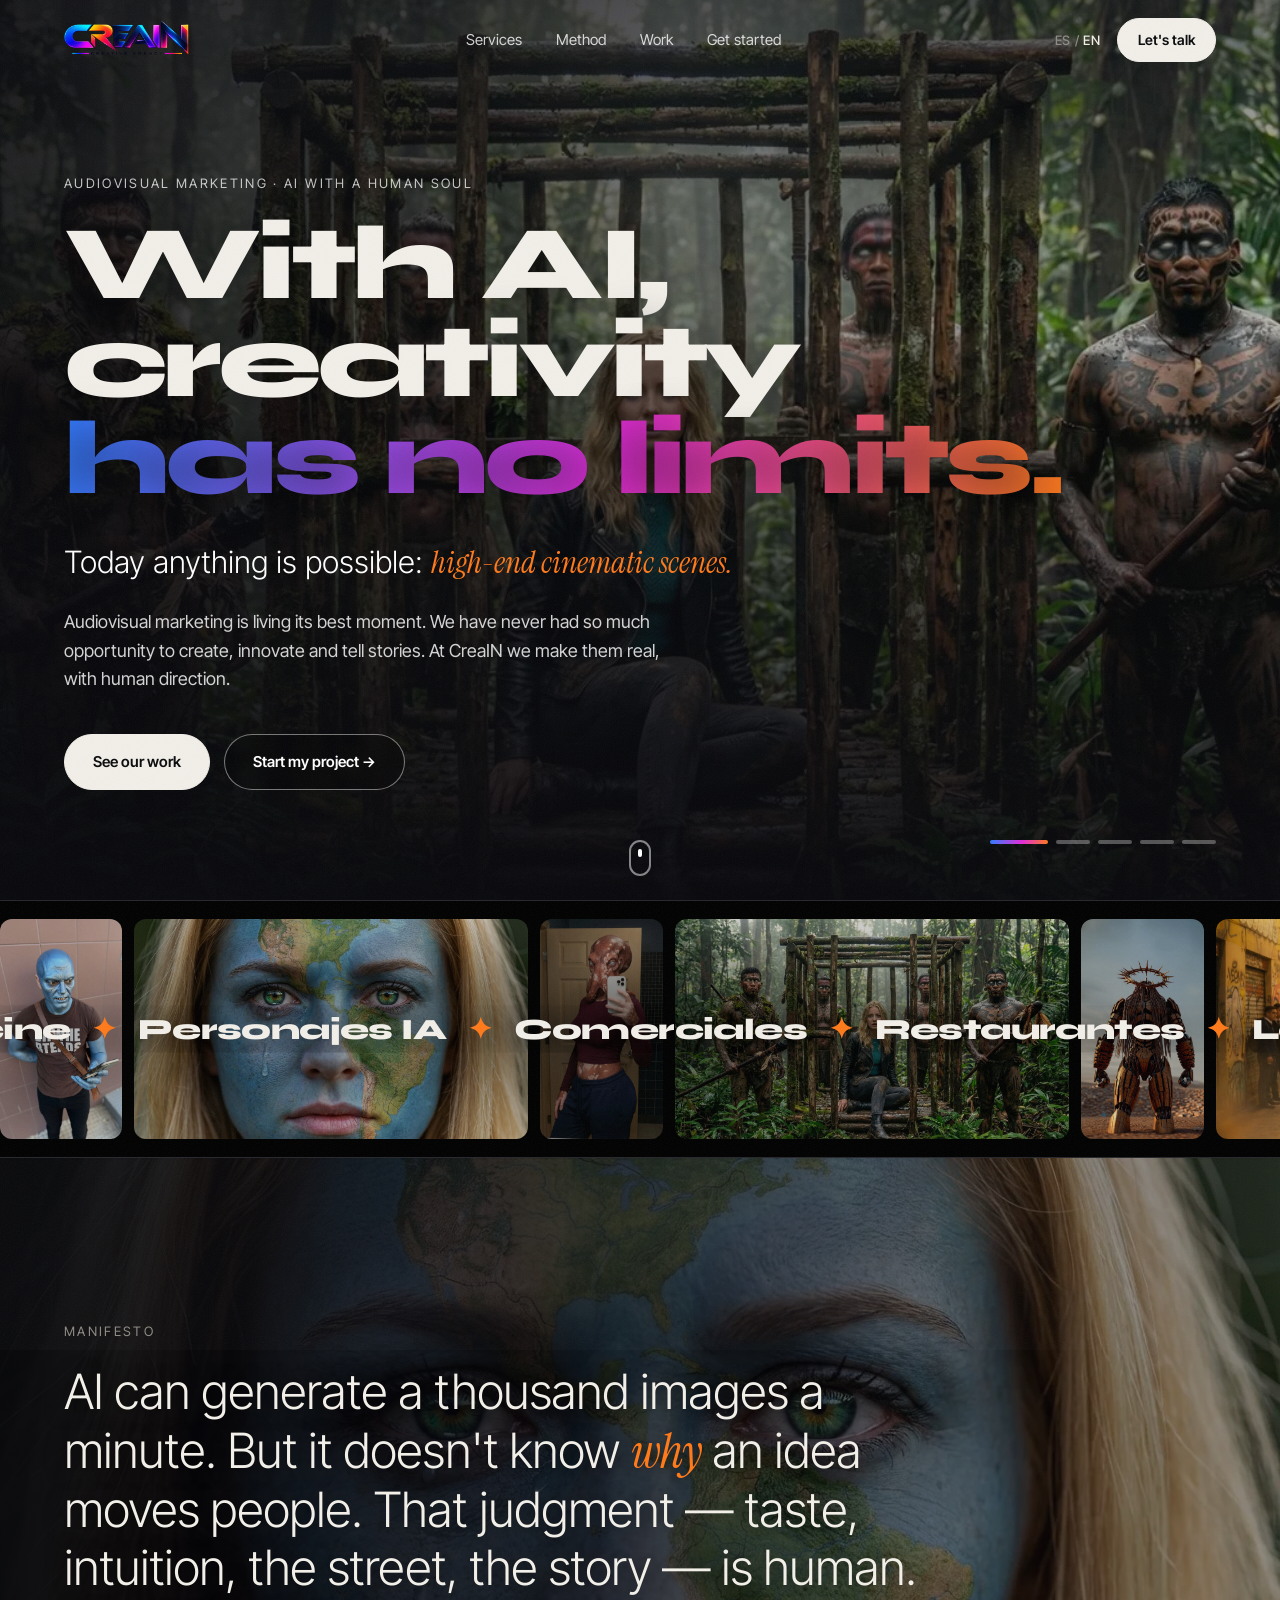
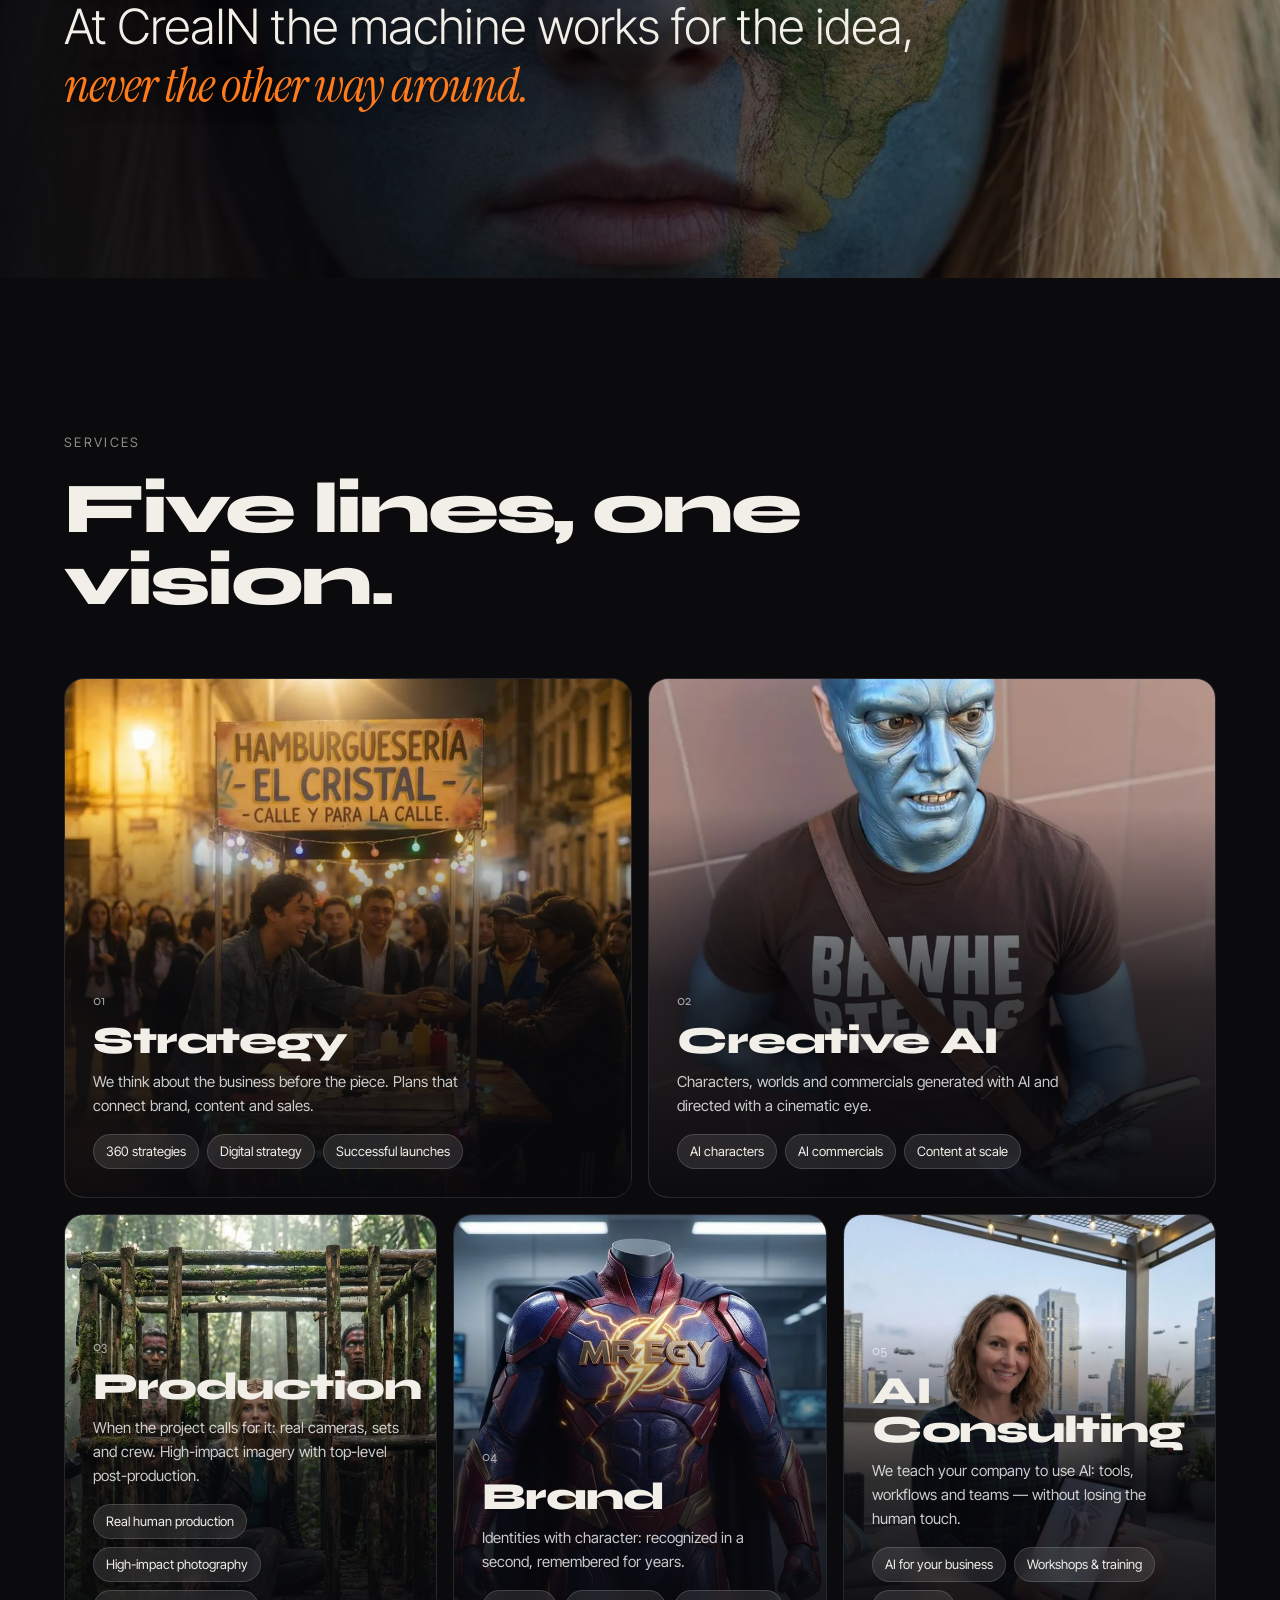
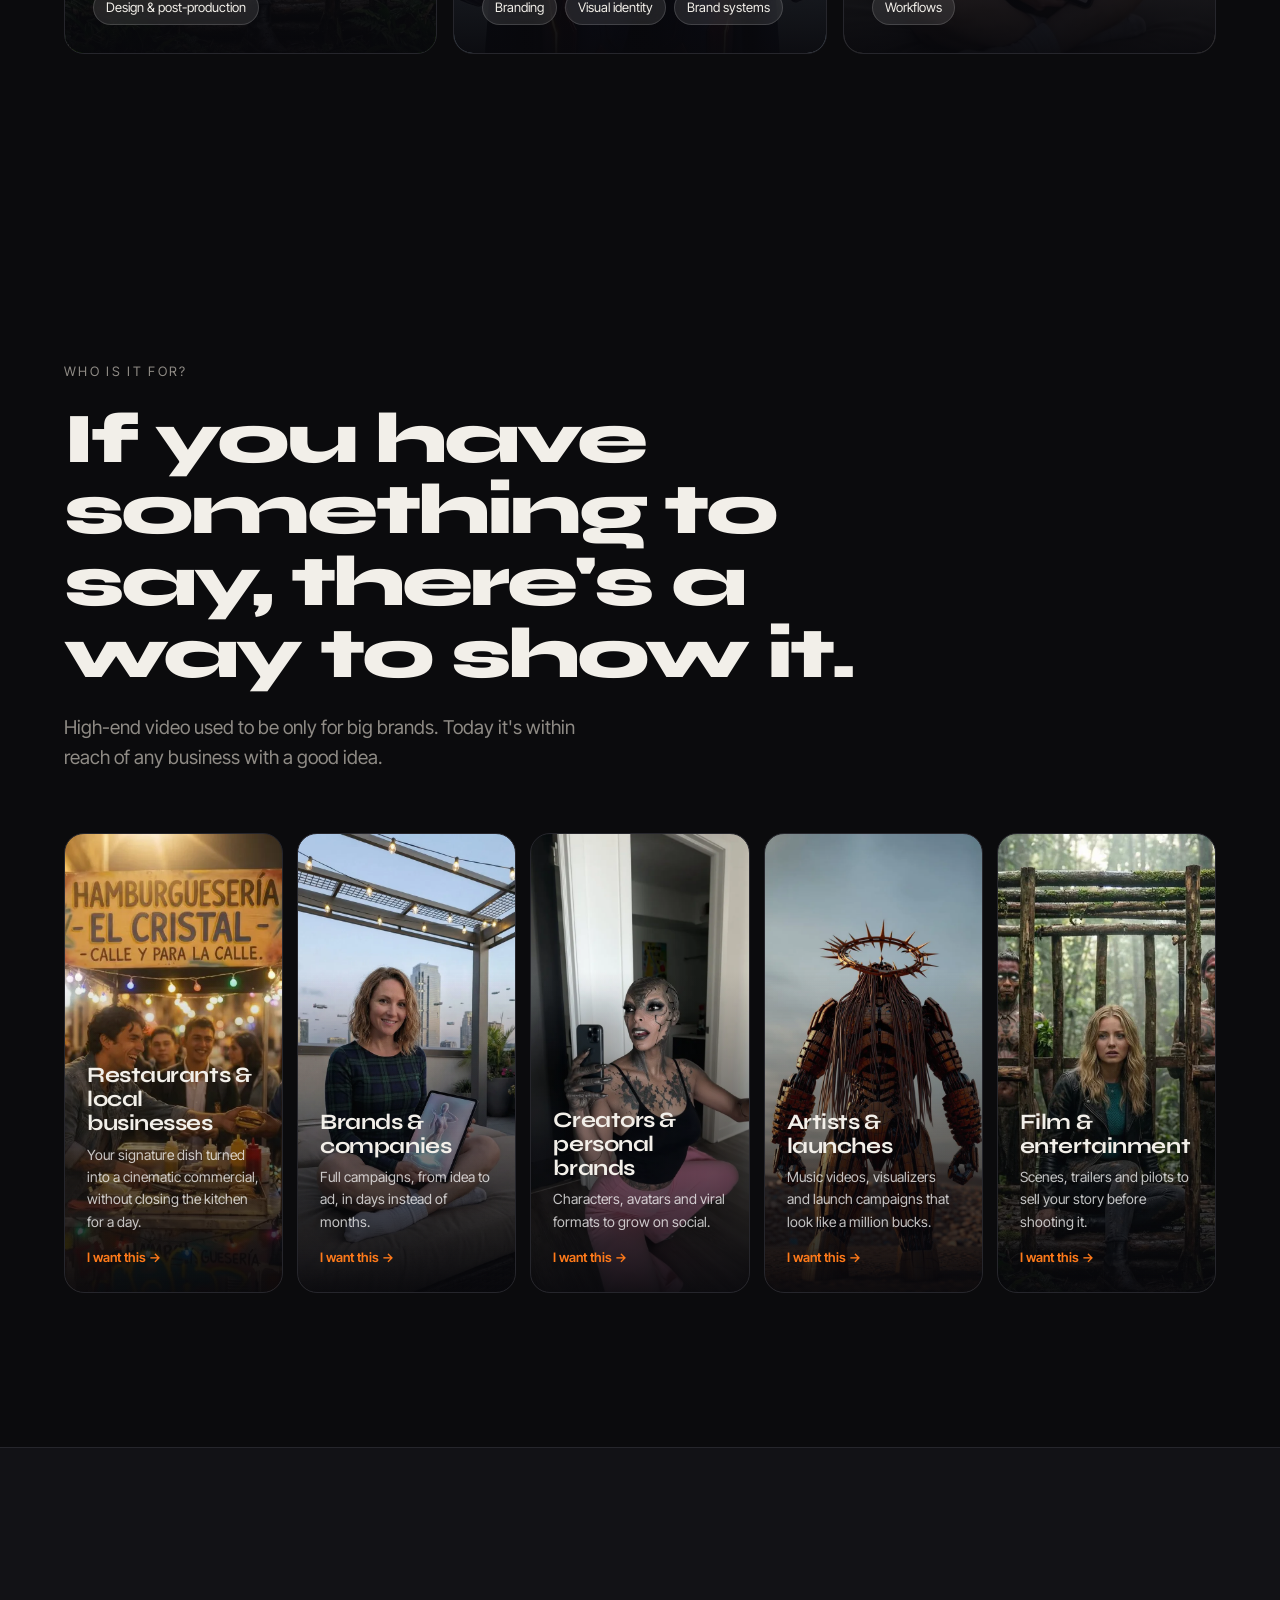
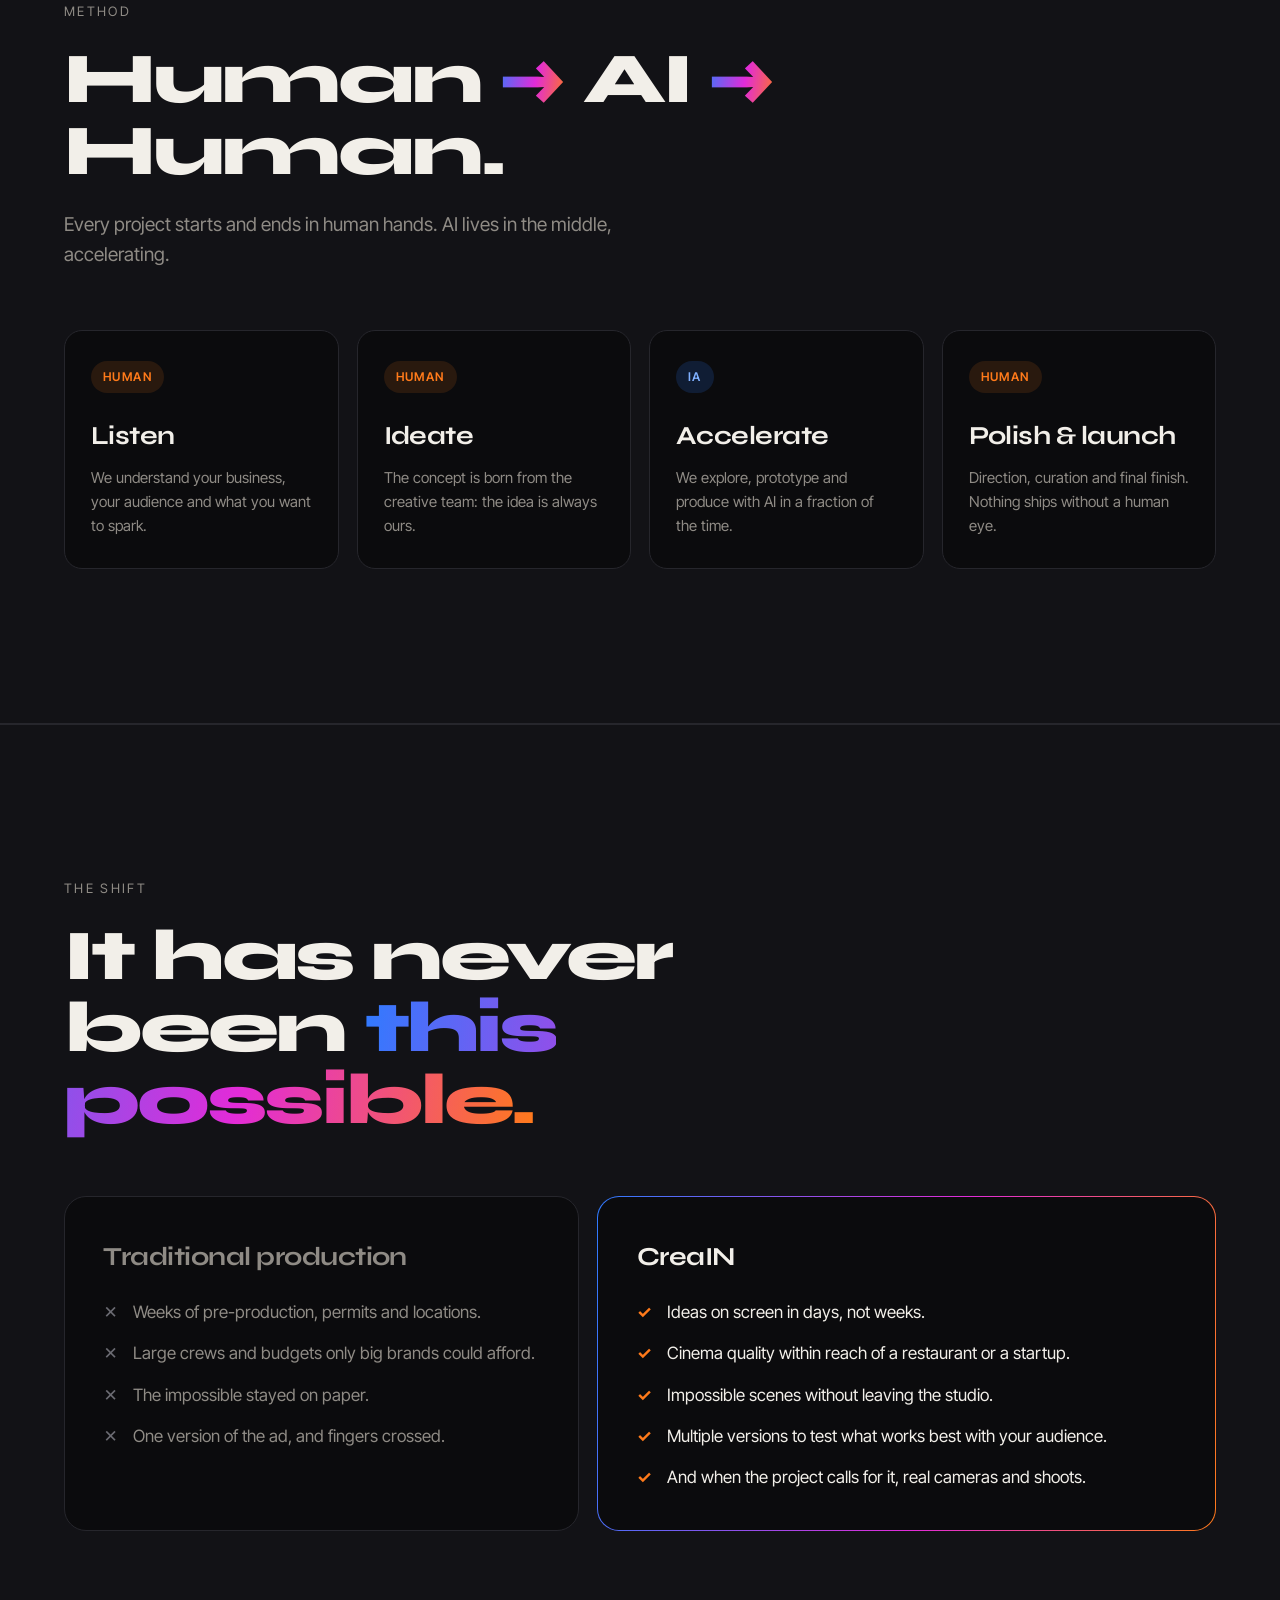
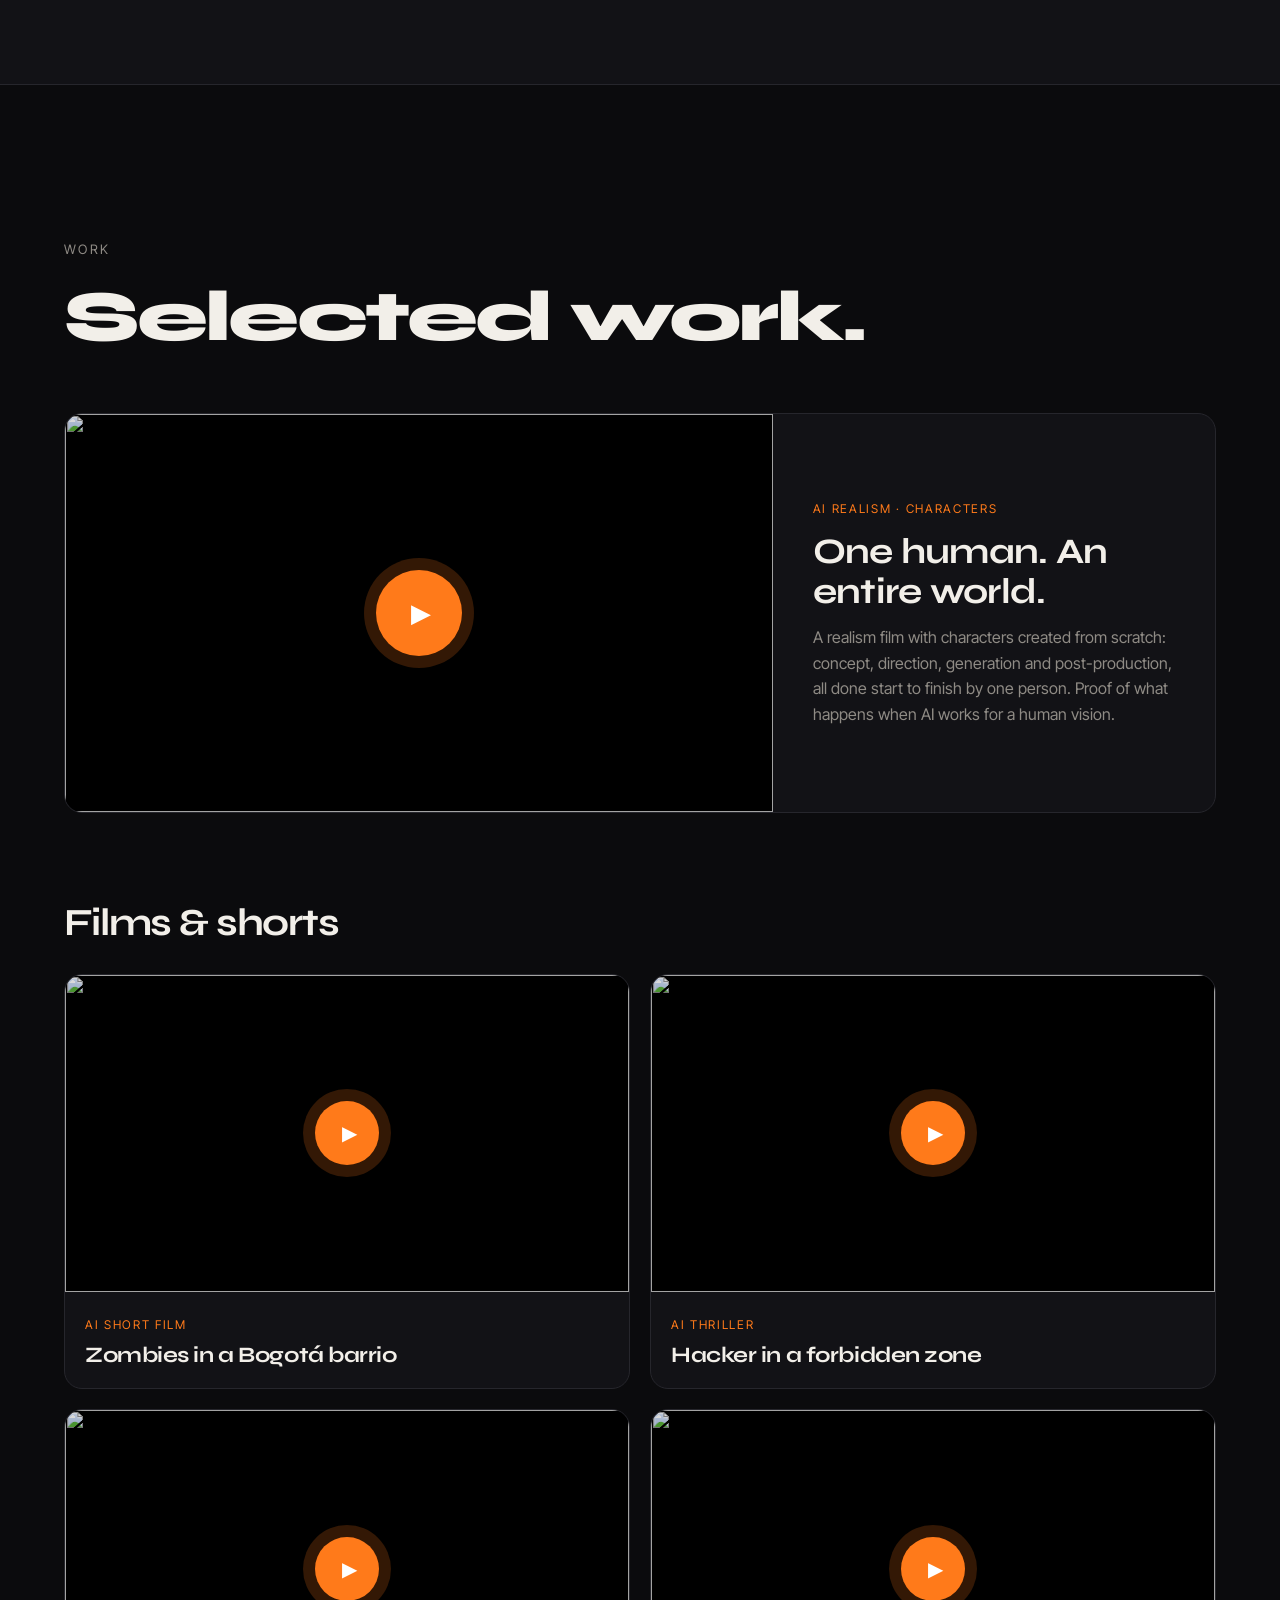
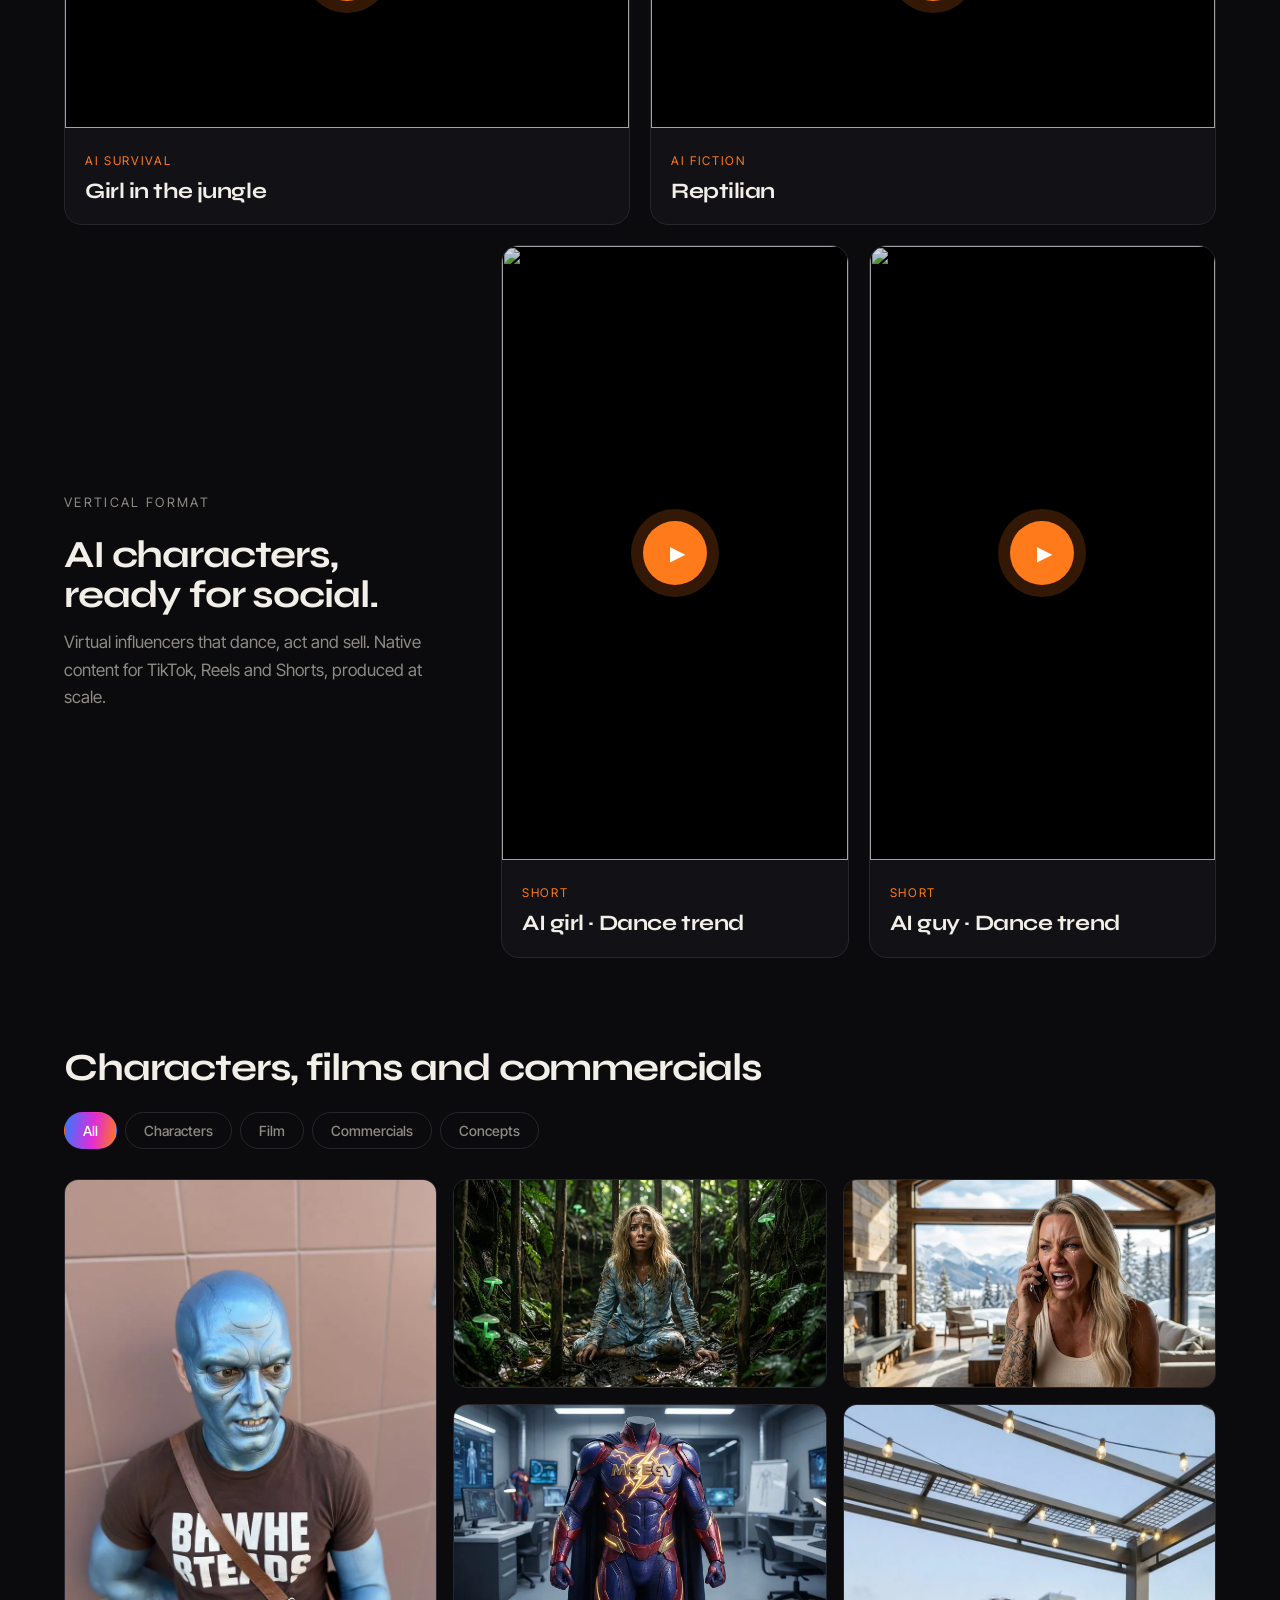
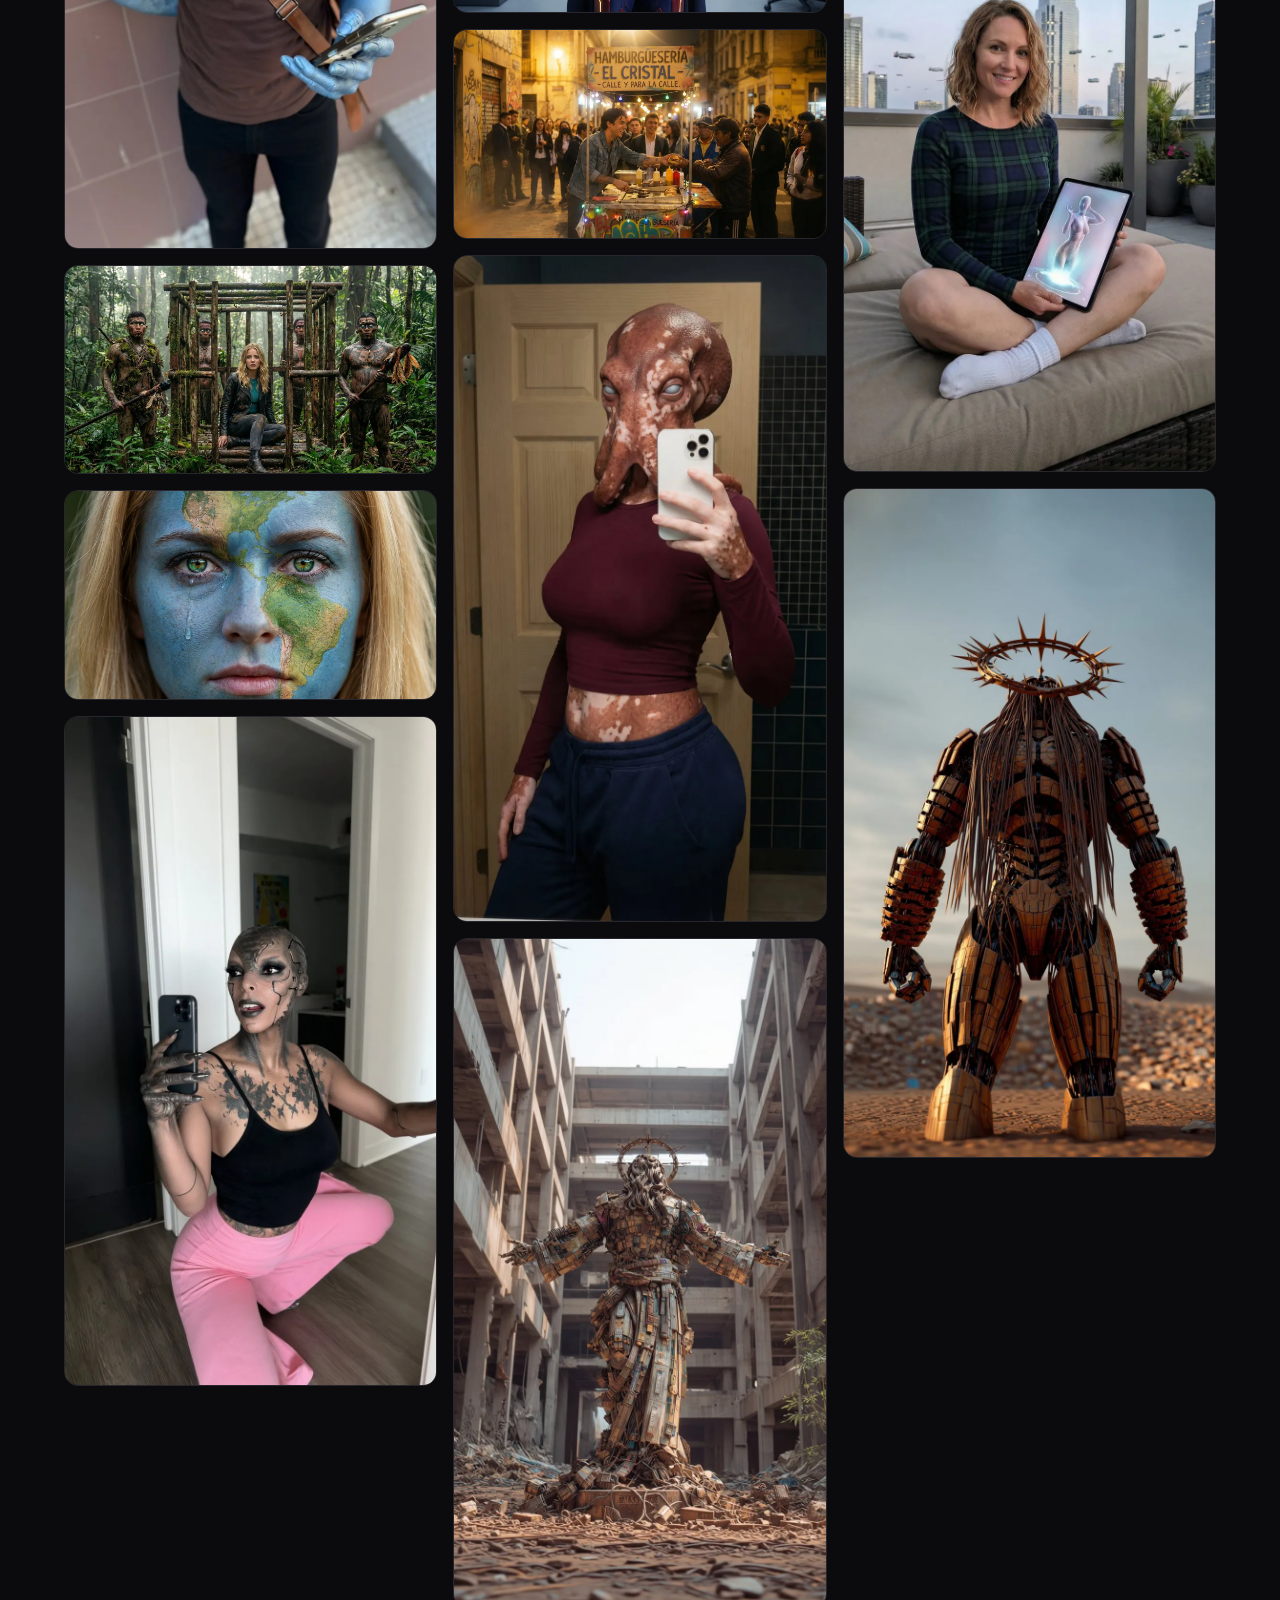
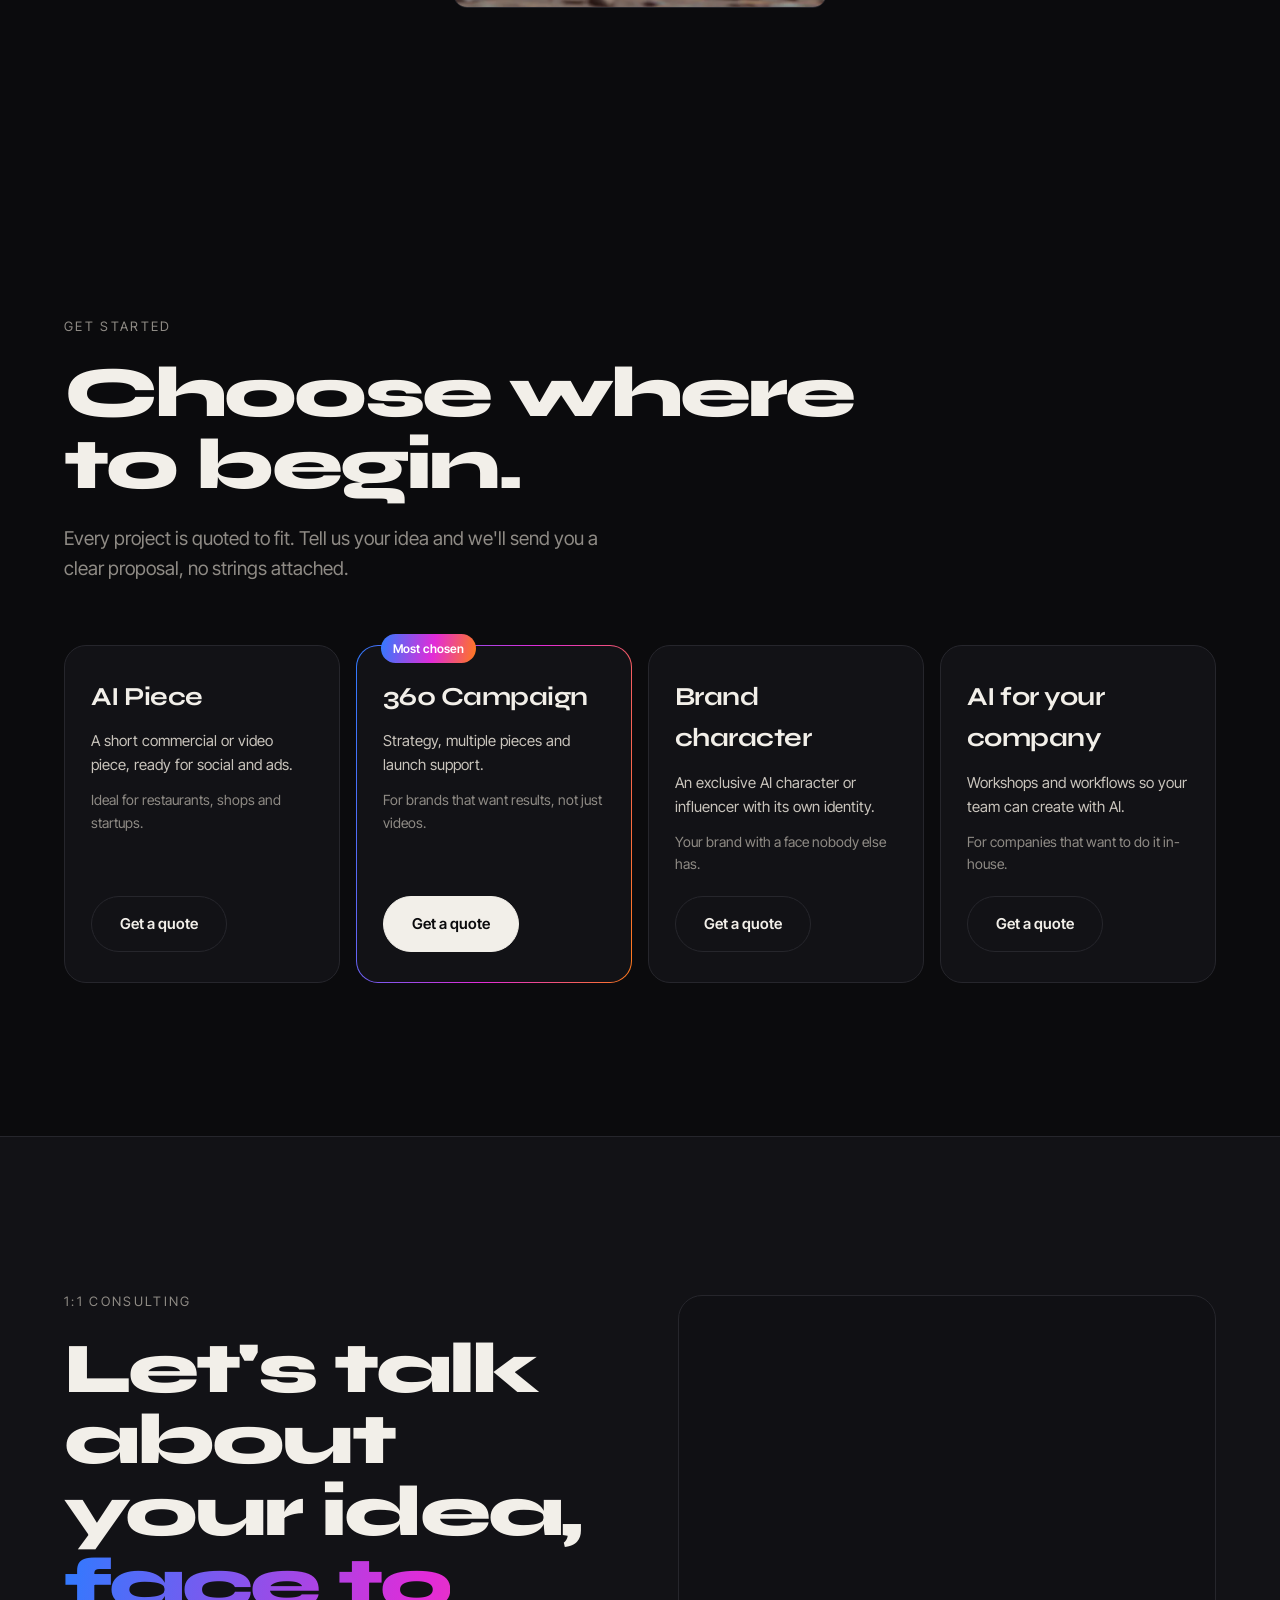
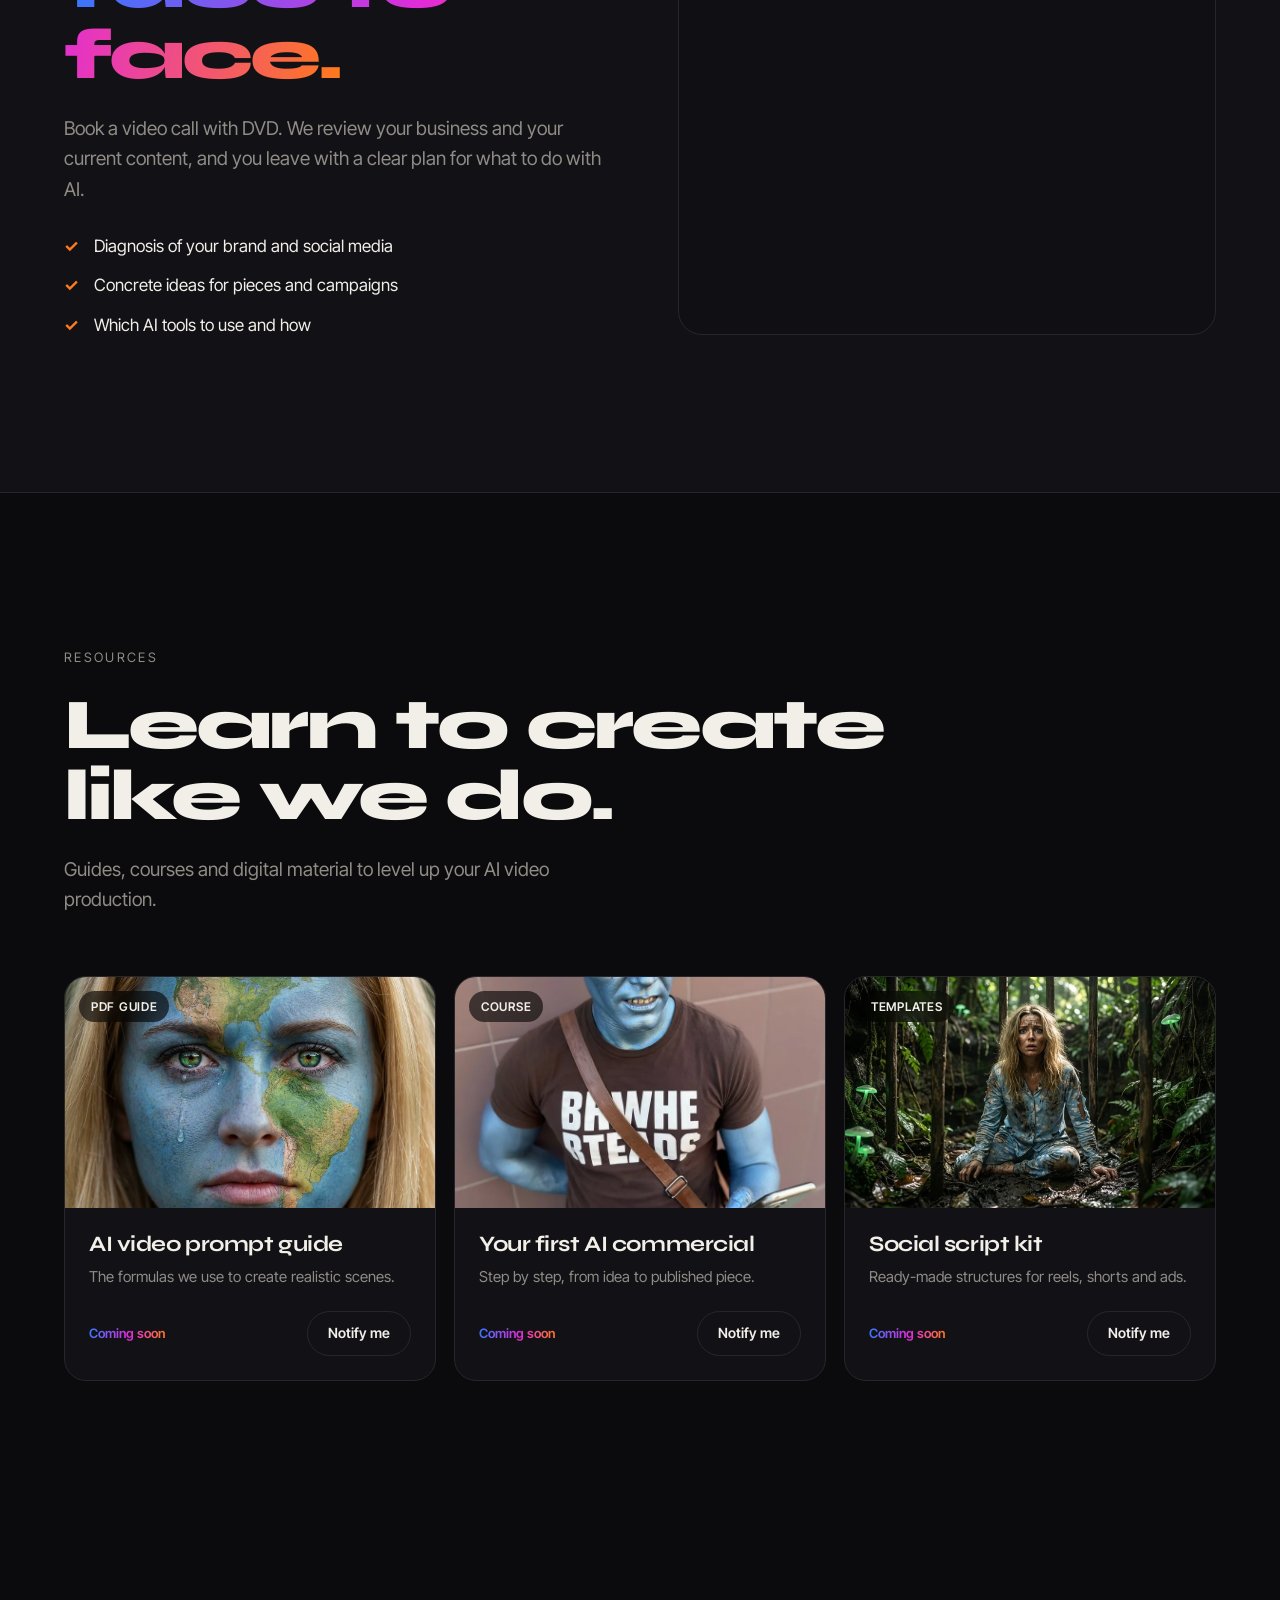
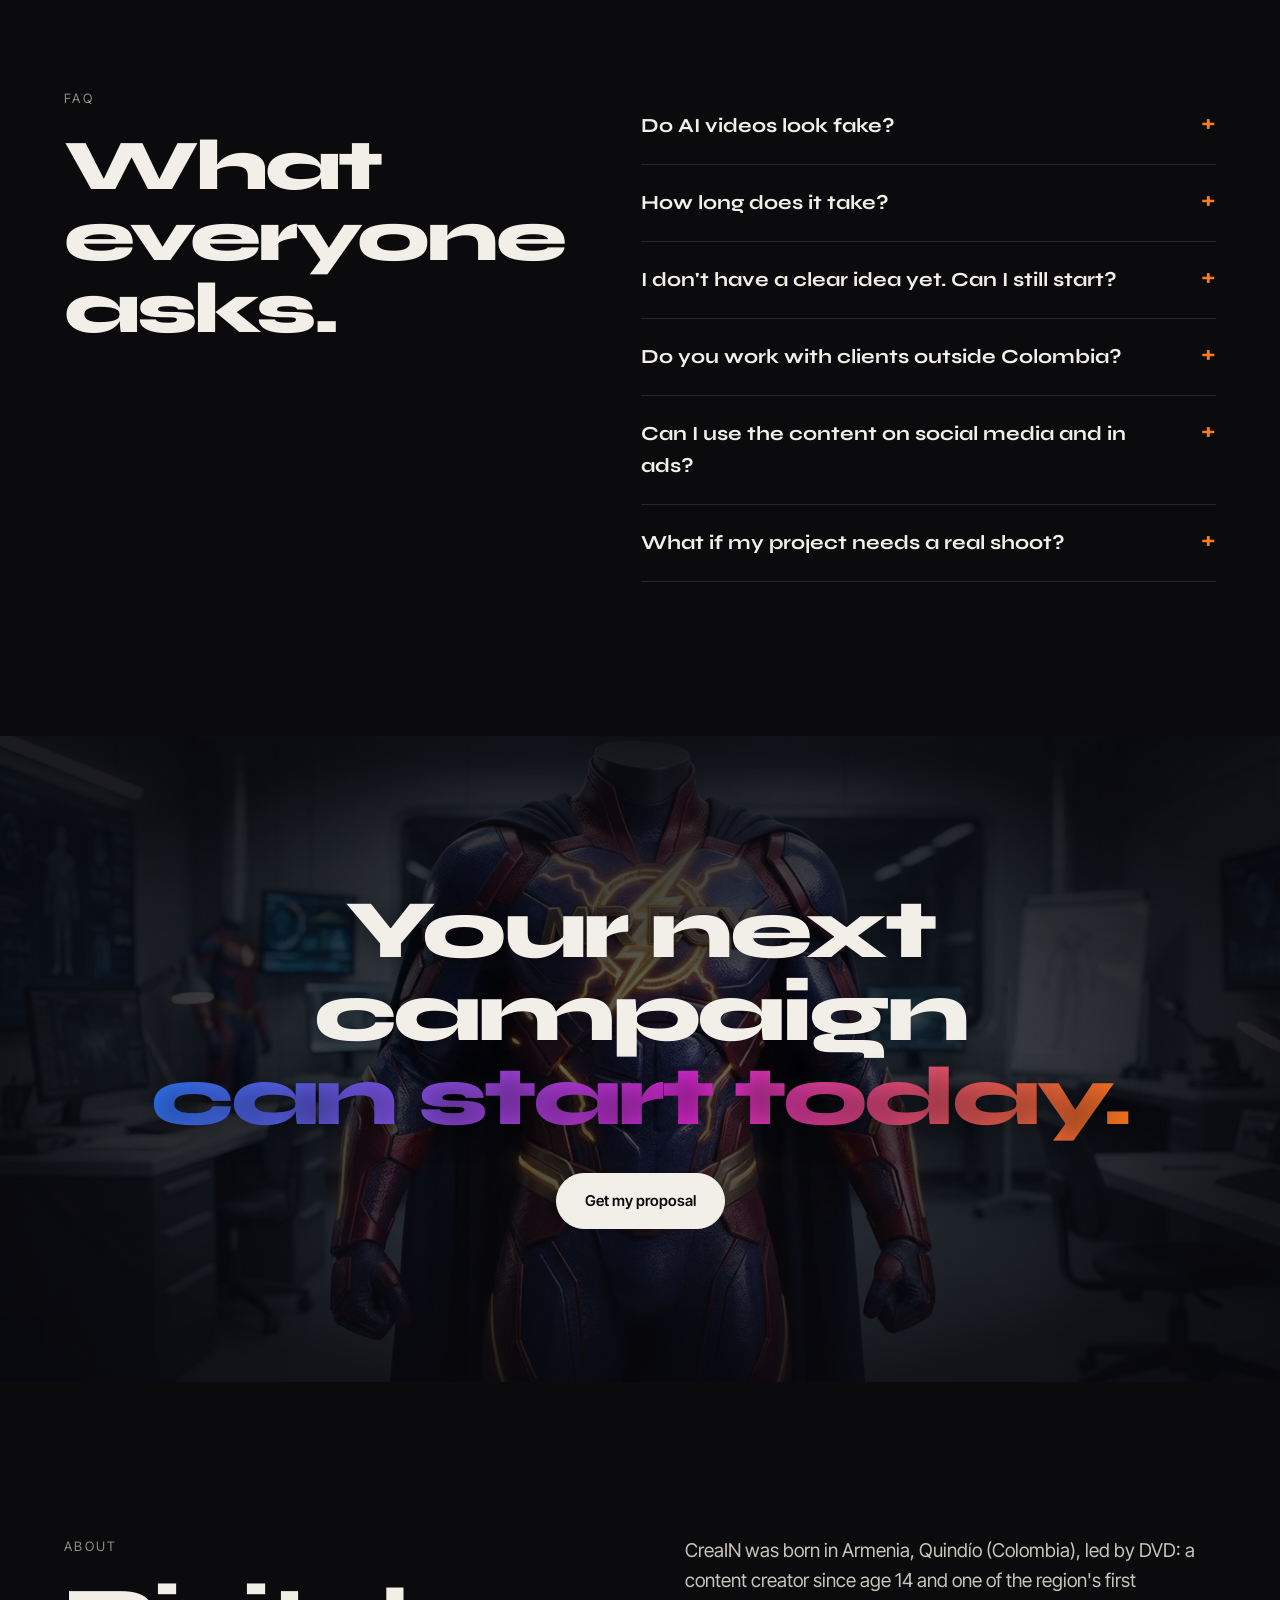
==== commit 8e43e111: "Actualiza imagen de vista previa al dominio creain-studio Co-Authored-By: Claude Opus 5.5 <noreply@a" ====
--- a/index.html
+++ b/index.html
@@ -12,7 +12,7 @@
   <link href="https://fonts.googleapis.com/css2?family=Instrument+Serif:ital@0;1&family=Syne:wght@500;700;800&family=Inter+Tight:wght@300;400;500;600&display=swap" rel="stylesheet">
   <link rel="stylesheet" href="styles.css">
   <link rel="icon" href="assets/favicon.png">
-  <meta property="og:image" content="https://creain.netlify.app/assets/og.jpg">
+  <meta property="og:image" content="https://creain-studio.netlify.app/assets/og.jpg">
 </head>
 <body>
   <div class="grain" aria-hidden="true"></div>
